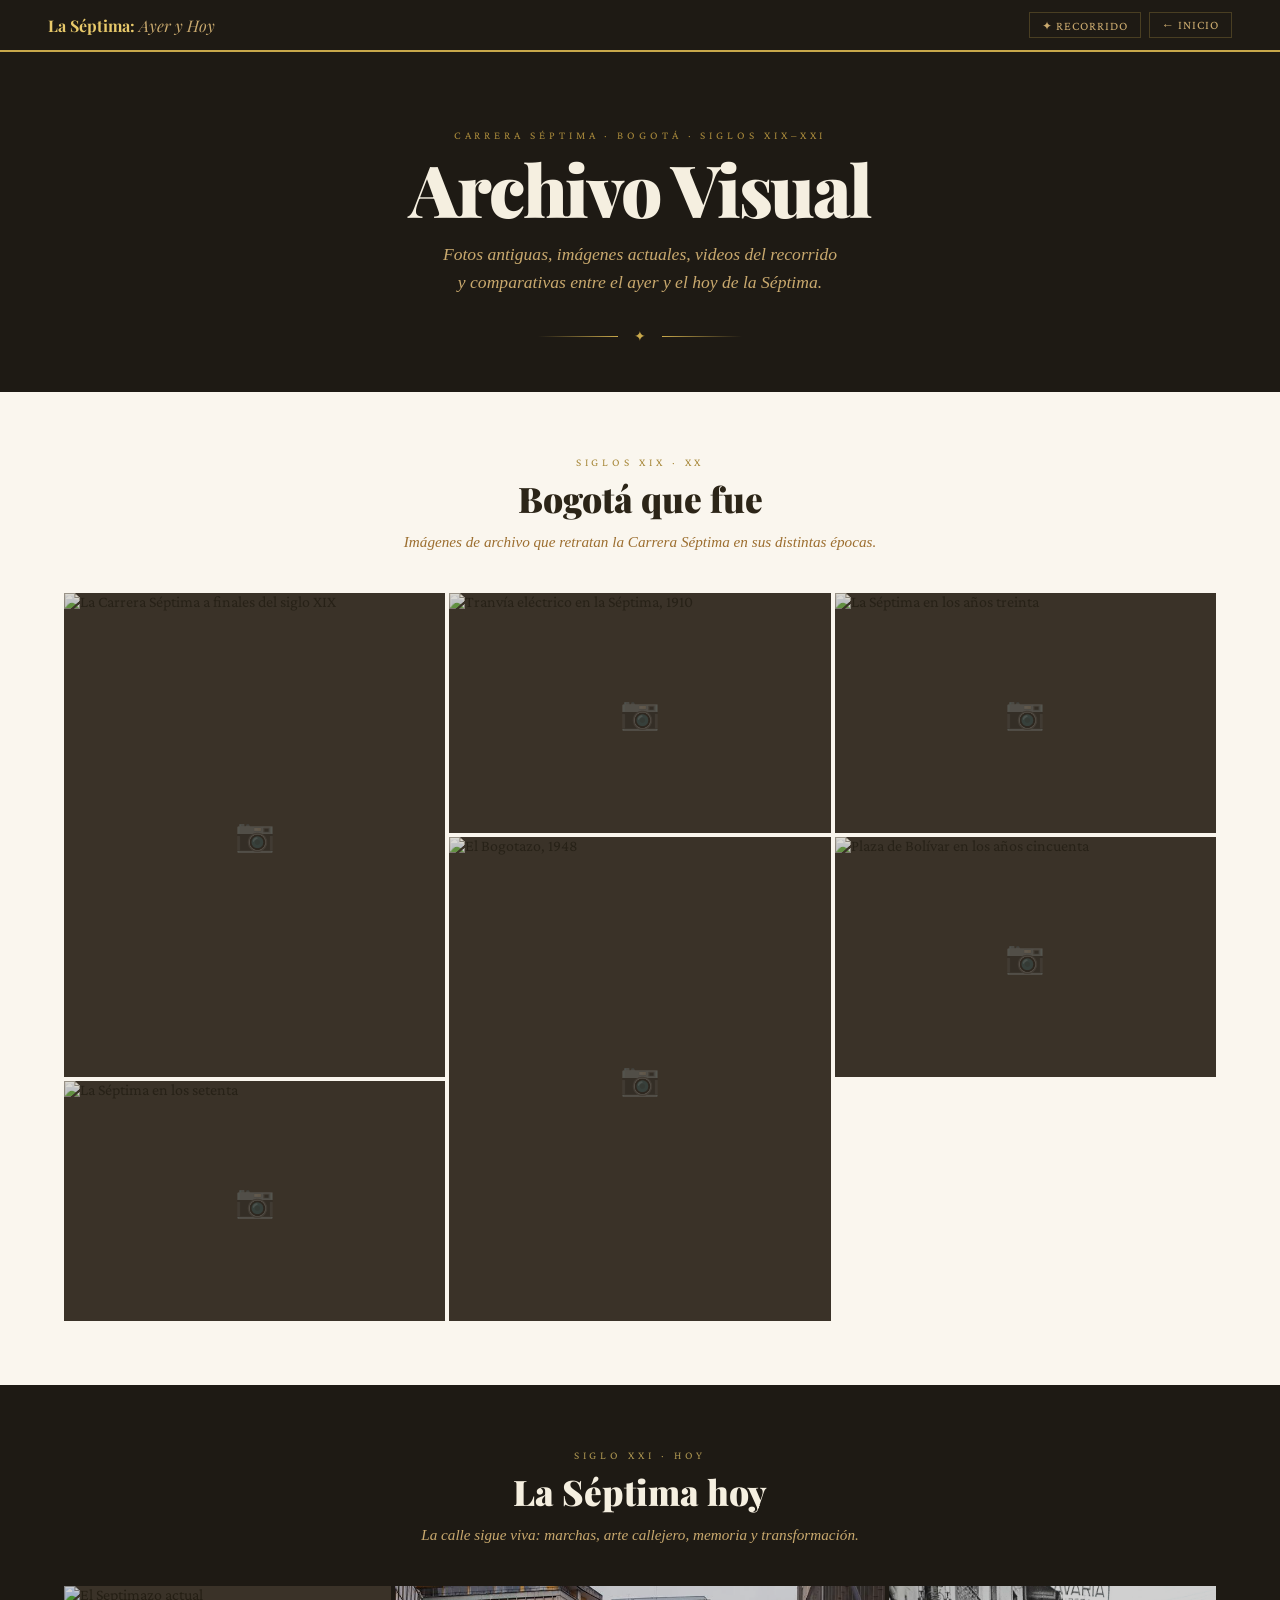
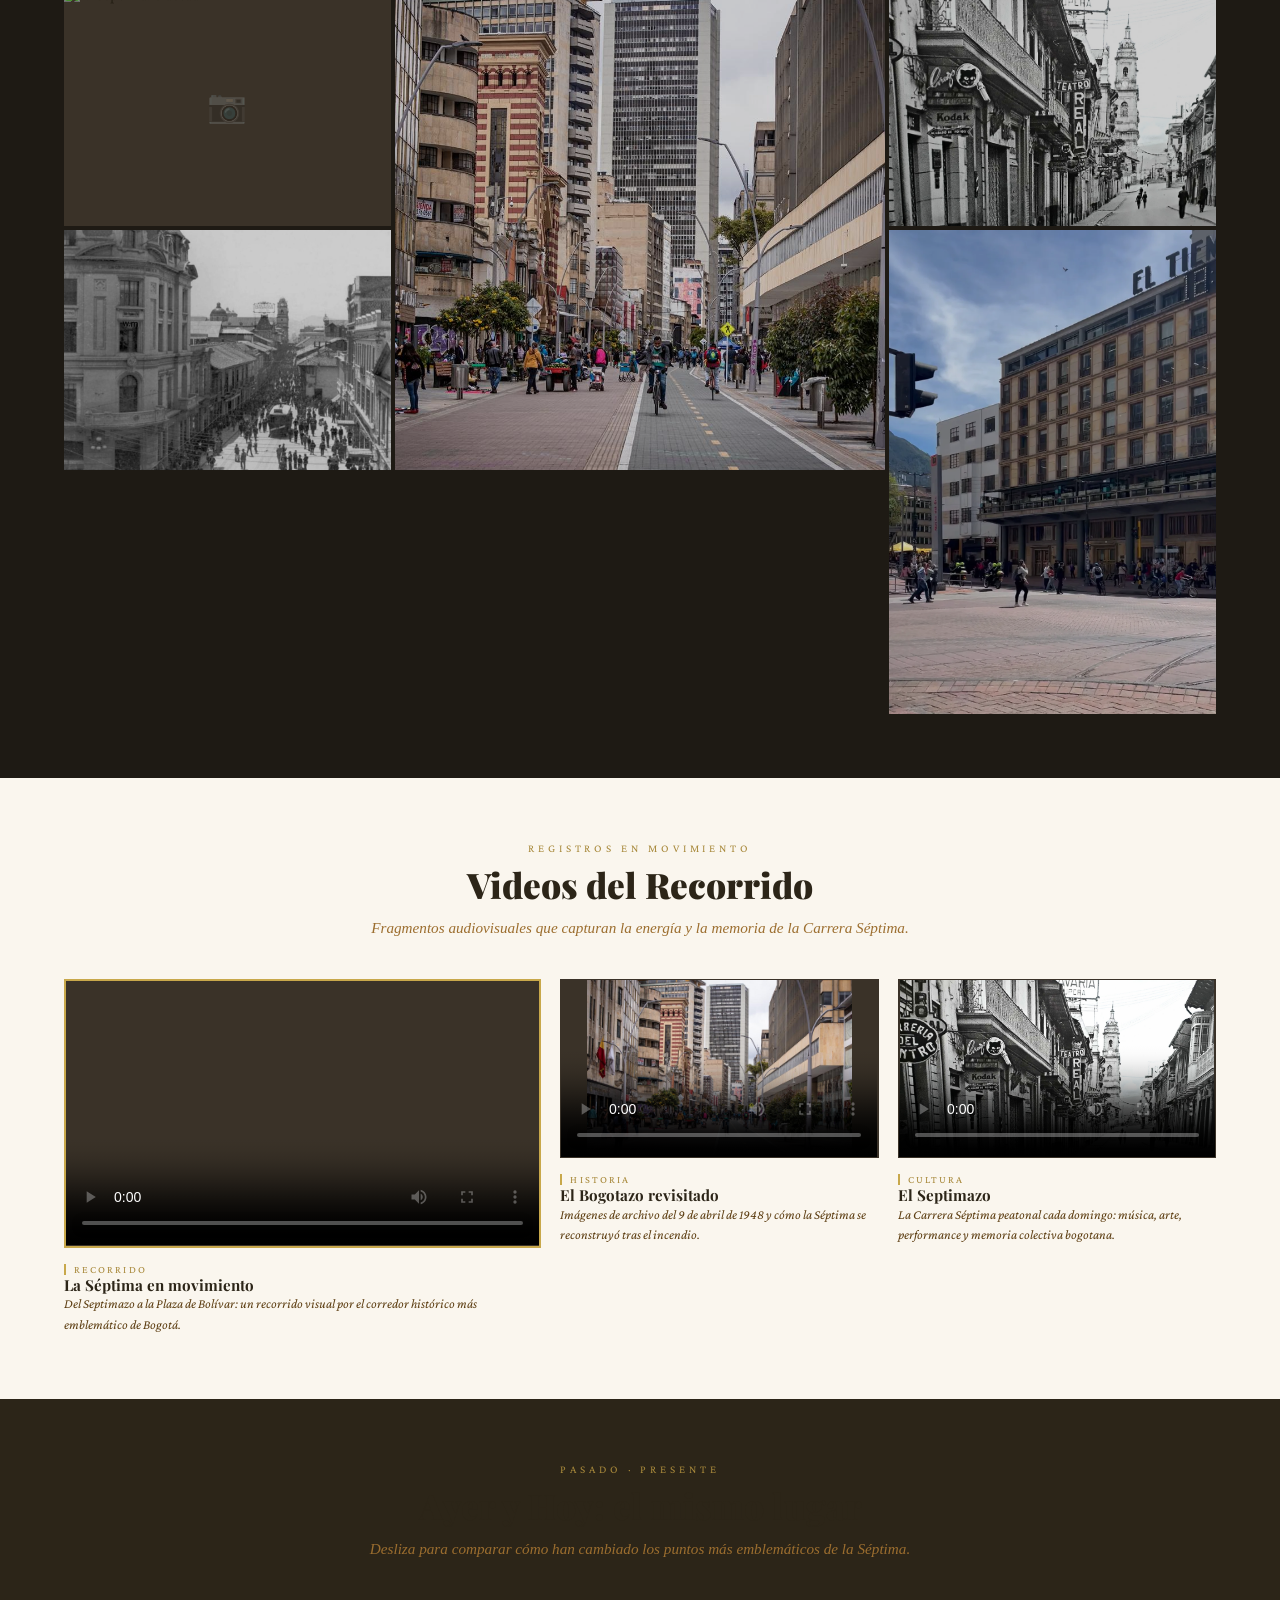
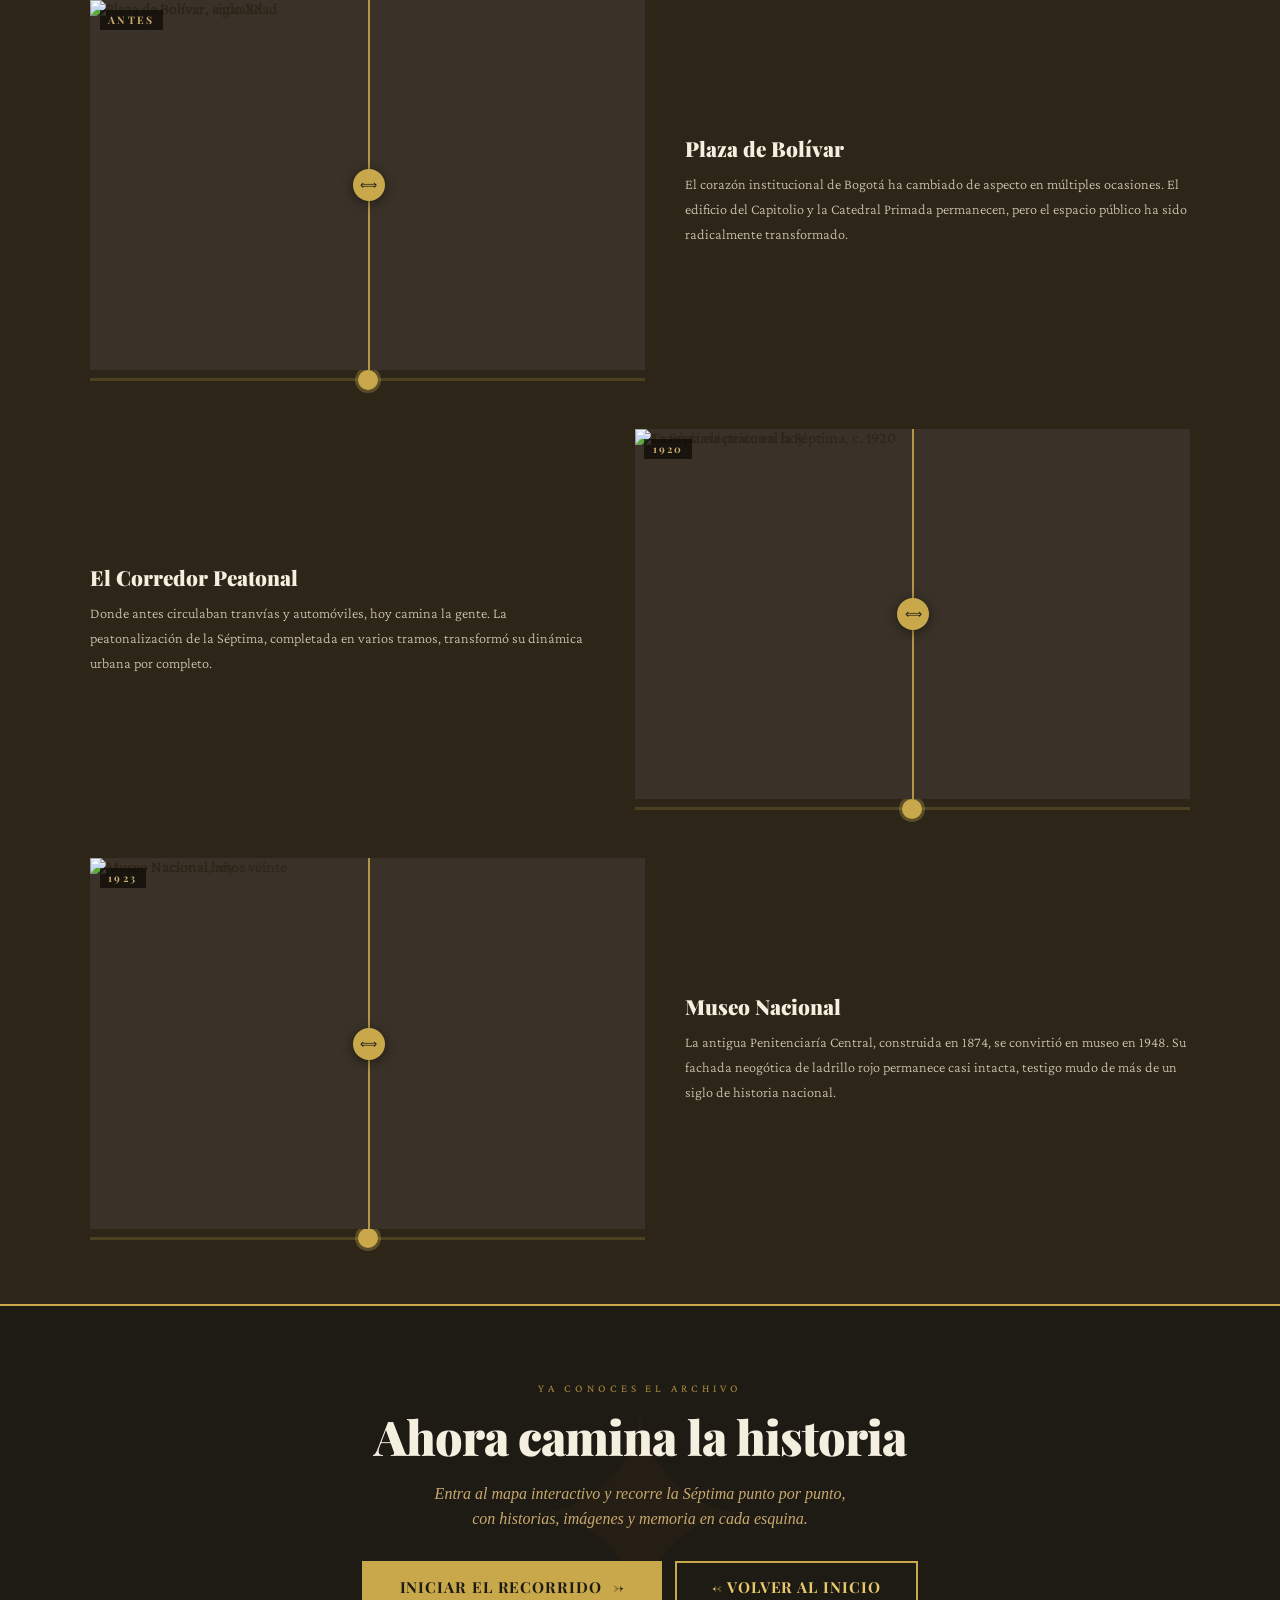
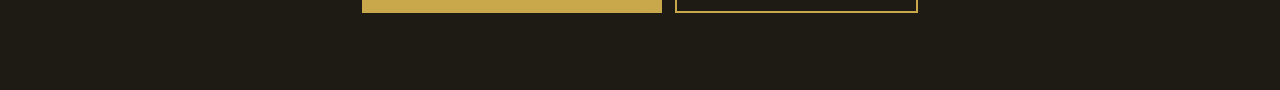
==== galeria.html @ 3bc80673 "nuevos cambios3" ====
<!DOCTYPE html>
<html lang="es">
<head>
  <meta charset="UTF-8" />
  <meta name="viewport" content="width=device-width, initial-scale=1.0" />
  <meta name="description" content="Archivo visual — Fotos antiguas, actuales y videos de la Carrera Séptima de Bogotá." />
  <title>Archivo Visual — La Séptima: Ayer y Hoy</title>
  <link rel="icon" type="image/png" href="favicon.png">
  <link rel="stylesheet" href="style.css" />
</head>
<body class="galeria-body">

  <!-- ============================================================
       NAV
       ============================================================ -->
  <nav class="galeria-topnav" role="navigation" aria-label="Navegación del archivo visual">
    <a href="index.html" class="galeria-nav-logo">
      La Séptima: <em>Ayer y Hoy</em>
    </a>
    <div class="galeria-nav-links">
      <a href="intro-recorrido.html" class="galeria-nav-btn">✦ Recorrido</a>
      <a href="index.html" class="galeria-nav-btn">← Inicio</a>
    </div>
  </nav>


  <!-- ============================================================
       HERO HEADER DEL ARCHIVO
       ============================================================ -->
  <header class="galeria-hero" aria-label="Encabezado del archivo visual">
    <div class="galeria-hero-content">
      <p class="galeria-hero-eyebrow anim-fade anim-delay-1">Carrera Séptima · Bogotá · Siglos XIX–XXI</p>
      <h1 class="galeria-hero-titulo anim-fade-up anim-delay-2">
        Archivo Visual
      </h1>
      <p class="galeria-hero-sub anim-fade-up anim-delay-3">
        Fotos antiguas, imágenes actuales, videos del recorrido<br/>
        y comparativas entre el ayer y el hoy de la Séptima.
      </p>
    </div>
    <div class="galeria-hero-ornament" aria-hidden="true">
      <div class="gho-linea"></div>
      <span class="gho-star">✦</span>
      <div class="gho-linea"></div>
    </div>
  </header>


  <!-- ============================================================
       SECCIÓN 1: FOTOGRAFÍAS ANTIGUAS
       ============================================================ -->
  <section class="galeria-seccion" id="fotos-antiguas" aria-label="Fotografías históricas">
    <div class="galeria-seccion-header">
      <p class="gs-eyebrow">Siglos XIX · XX</p>
      <h2 class="gs-titulo">Bogotá que fue</h2>
      <p class="gs-sub">Imágenes de archivo que retratan la Carrera Séptima en sus distintas épocas.</p>
    </div>

    <div class="galeria-grid galeria-grid--antiguas">
      <!-- INSTRUCCIÓN: reemplaza los src con tus imágenes históricas reales -->
      <figure class="gg-item gg-grande">
        <img src="img/hist_1.jpg" alt="La Carrera Séptima a finales del siglo XIX" loading="lazy"
             onerror="this.closest('figure').classList.add('gg-sin-imagen')" />
        <figcaption>
          <span class="gg-año">c. 1890</span>
          <span class="gg-desc">Calle Real del Comercio — vista hacia el sur desde la calle 12</span>
        </figcaption>
      </figure>

      <figure class="gg-item">
        <img src="img/hist_2.jpg" alt="Tranvía eléctrico en la Séptima, 1910" loading="lazy"
             onerror="this.closest('figure').classList.add('gg-sin-imagen')" />
        <figcaption>
          <span class="gg-año">1910</span>
          <span class="gg-desc">El tranvía eléctrico recorre la Séptima por primera vez</span>
        </figcaption>
      </figure>

      <figure class="gg-item">
        <img src="img/hist_3.jpg" alt="La Séptima en los años treinta" loading="lazy"
             onerror="this.closest('figure').classList.add('gg-sin-imagen')" />
        <figcaption>
          <span class="gg-año">c. 1935</span>
          <span class="gg-desc">El Gran Hotel Granada y los edificios art déco del centro</span>
        </figcaption>
      </figure>

      <figure class="gg-item gg-tall">
        <img src="img/hist_4.jpg" alt="El Bogotazo, 1948" loading="lazy"
             onerror="this.closest('figure').classList.add('gg-sin-imagen')" />
        <figcaption>
          <span class="gg-año">9 de abril, 1948</span>
          <span class="gg-desc">El Bogotazo. La Séptima después del incendio</span>
        </figcaption>
      </figure>

      <figure class="gg-item">
        <img src="img/hist_5.jpg" alt="Plaza de Bolívar en los años cincuenta" loading="lazy"
             onerror="this.closest('figure').classList.add('gg-sin-imagen')" />
        <figcaption>
          <span class="gg-año">c. 1955</span>
          <span class="gg-desc">Plaza de Bolívar — la reconstrucción después del Bogotazo</span>
        </figcaption>
      </figure>

      <figure class="gg-item">
        <img src="img/hist_6.jpg" alt="La Séptima en los setenta" loading="lazy"
             onerror="this.closest('figure').classList.add('gg-sin-imagen')" />
        <figcaption>
          <span class="gg-año">c. 1972</span>
          <span class="gg-desc">Librería Lerner y la vida cultural del centro</span>
        </figcaption>
      </figure>
    </div>
  </section>


  <!-- ============================================================
       SECCIÓN 2: FOTOGRAFÍAS ACTUALES
       ============================================================ -->
  <section class="galeria-seccion galeria-seccion--oscura" id="fotos-actuales" aria-label="Fotografías actuales">
    <div class="galeria-seccion-header galeria-seccion-header--claro">
      <p class="gs-eyebrow gs-eyebrow--claro">Siglo XXI · Hoy</p>
      <h2 class="gs-titulo gs-titulo--claro">La Séptima hoy</h2>
      <p class="gs-sub gs-sub--claro">La calle sigue viva: marchas, arte callejero, memoria y transformación.</p>
    </div>

    <div class="galeria-grid galeria-grid--actuales">
      <!-- INSTRUCCIÓN: reemplaza los src con tus imágenes actuales reales -->
      <figure class="gg-item gg-item--oscuro">
        <img src="img/septima_1.jpg" alt="El Septimazo actual" loading="lazy"
             onerror="this.closest('figure').classList.add('gg-sin-imagen')" />
        <figcaption>
          <span class="gg-año gg-año--claro">Hoy</span>
          <span class="gg-desc gg-desc--claro">El Septimazo — artistas callejeros cada fin de semana</span>
        </figcaption>
      </figure>

      <figure class="gg-item gg-item--oscuro gg-grande">
        <img src="img/septima_2.jpg" alt="La Séptima vista desde el norte" loading="lazy"
             onerror="this.closest('figure').classList.add('gg-sin-imagen')" />
        <figcaption>
          <span class="gg-año gg-año--claro">2024</span>
          <span class="gg-desc gg-desc--claro">Vista del corredor peatonal desde la calle 26</span>
        </figcaption>
      </figure>

      <figure class="gg-item gg-item--oscuro">
        <img src="img/septima_3.jpg" alt="Detalles arquitectónicos de la Séptima" loading="lazy"
             onerror="this.closest('figure').classList.add('gg-sin-imagen')" />
        <figcaption>
          <span class="gg-año gg-año--claro">2024</span>
          <span class="gg-desc gg-desc--claro">Fachadas coloniales preservadas junto a edificios modernos</span>
        </figcaption>
      </figure>

      <figure class="gg-item gg-item--oscuro">
        <img src="img/septima_4.jpg" alt="Plaza de Bolívar en la actualidad" loading="lazy"
             onerror="this.closest('figure').classList.add('gg-sin-imagen')" />
        <figcaption>
          <span class="gg-año gg-año--claro">2024</span>
          <span class="gg-desc gg-desc--claro">Plaza de Bolívar — palomas, historia y ciudadanía</span>
        </figcaption>
      </figure>

      <figure class="gg-item gg-item--oscuro gg-tall">
        <img src="img/septima_5.jpg" alt="Arte urbano en la Séptima" loading="lazy"
             onerror="this.closest('figure').classList.add('gg-sin-imagen')" />
        <figcaption>
          <span class="gg-año gg-año--claro">2024</span>
          <span class="gg-desc gg-desc--claro">Arte urbano — la memoria que se pinta en los muros</span>
        </figcaption>
      </figure>
    </div>
  </section>


  <!-- ============================================================
       SECCIÓN 3: VIDEOS DEL RECORRIDO
       ============================================================ -->
  <section class="galeria-seccion" id="videos" aria-label="Videos del recorrido">
    <div class="galeria-seccion-header">
      <p class="gs-eyebrow">Registros en movimiento</p>
      <h2 class="gs-titulo">Videos del Recorrido</h2>
      <p class="gs-sub">Fragmentos audiovisuales que capturan la energía y la memoria de la Carrera Séptima.</p>
    </div>

    <div class="videos-grid">
      <!-- INSTRUCCIÓN: reemplaza los src con tus archivos de video reales -->
      <div class="video-item video-item--destacado">
        <div class="video-wrap">
          <video
            src="video/septima_video_1.mp4"
            controls preload="metadata"
            poster="img/septima_1.jpg"
            aria-label="Video principal: La Séptima en movimiento"
          ></video>
        </div>
        <div class="video-info">
          <span class="vi-tag">Recorrido</span>
          <h3 class="vi-titulo">La Séptima en movimiento</h3>
          <p class="vi-desc">Del Septimazo a la Plaza de Bolívar: un recorrido visual por el corredor histórico más emblemático de Bogotá.</p>
        </div>
      </div>

      <div class="video-item">
        <div class="video-wrap">
          <video
            src="video/septima_video_2.mp4"
            controls preload="metadata"
            poster="img/septima_2.jpg"
            aria-label="Video: El Bogotazo revisitado"
          ></video>
        </div>
        <div class="video-info">
          <span class="vi-tag">Historia</span>
          <h3 class="vi-titulo">El Bogotazo revisitado</h3>
          <p class="vi-desc">Imágenes de archivo del 9 de abril de 1948 y cómo la Séptima se reconstruyó tras el incendio.</p>
        </div>
      </div>

      <div class="video-item">
        <div class="video-wrap">
          <video
            src="video/septima_video_3.mp4"
            controls preload="metadata"
            poster="img/septima_3.jpg"
            aria-label="Video: El Septimazo"
          ></video>
        </div>
        <div class="video-info">
          <span class="vi-tag">Cultura</span>
          <h3 class="vi-titulo">El Septimazo</h3>
          <p class="vi-desc">La Carrera Séptima peatonal cada domingo: música, arte, performance y memoria colectiva bogotana.</p>
        </div>
      </div>
    </div>
  </section>


  <!-- ============================================================
       SECCIÓN 4: COMPARATIVA AYER / HOY
       ============================================================ -->
  <section class="galeria-seccion galeria-seccion--comparativa" id="comparativa" aria-label="Comparación visual entre pasado y presente">
    <div class="galeria-seccion-header">
      <p class="gs-eyebrow">Pasado · Presente</p>
      <h2 class="gs-titulo">Ayer y Hoy: el mismo lugar</h2>
      <p class="gs-sub">Desliza para comparar cómo han cambiado los puntos más emblemáticos de la Séptima.</p>
    </div>

    <div class="comparativas-lista">

      <!-- Comparativa 1 -->
      <div class="comp-item">
        <div class="comp-slider-wrap">
          <div class="comp-slider" id="comp-1">
            <div class="comp-antes">
              <!-- INSTRUCCIÓN: reemplaza con imagen histórica real -->
              <img src="img/comp_antes_1.jpg" alt="Plaza de Bolívar, siglo XX" loading="lazy"
                   onerror="this.closest('.comp-antes').classList.add('comp-img-placeholder')" />
              <span class="comp-label comp-label--antes">Antes</span>
            </div>
            <div class="comp-despues">
              <!-- INSTRUCCIÓN: reemplaza con imagen actual real -->
              <img src="img/comp_despues_1.jpg" alt="Plaza de Bolívar, actualidad" loading="lazy"
                   onerror="this.closest('.comp-despues').classList.add('comp-img-placeholder')" />
              <span class="comp-label comp-label--despues">Hoy</span>
            </div>
            <div class="comp-divisor" id="comp-divisor-1">
              <div class="comp-divisor-linea"></div>
              <div class="comp-divisor-handle">⟺</div>
            </div>
          </div>
          <input
            type="range" min="0" max="100" value="50"
            class="comp-range"
            aria-label="Deslizar para comparar"
            oninput="moverDivisor('comp-1', 'comp-divisor-1', this.value)"
          />
        </div>
        <div class="comp-info">
          <h3 class="comp-titulo">Plaza de Bolívar</h3>
          <p class="comp-desc">El corazón institucional de Bogotá ha cambiado de aspecto en múltiples ocasiones. El edificio del Capitolio y la Catedral Primada permanecen, pero el espacio público ha sido radicalmente transformado.</p>
        </div>
      </div>

      <!-- Comparativa 2 -->
      <div class="comp-item comp-item--invertido">
        <div class="comp-slider-wrap">
          <div class="comp-slider" id="comp-2">
            <div class="comp-antes">
              <img src="img/comp_antes_2.jpg" alt="Tranvía eléctrico en la Séptima, c. 1920" loading="lazy"
                   onerror="this.closest('.comp-antes').classList.add('comp-img-placeholder')" />
              <span class="comp-label comp-label--antes">1920</span>
            </div>
            <div class="comp-despues">
              <img src="img/comp_despues_2.jpg" alt="La Séptima peatonal hoy" loading="lazy"
                   onerror="this.closest('.comp-despues').classList.add('comp-img-placeholder')" />
              <span class="comp-label comp-label--despues">Hoy</span>
            </div>
            <div class="comp-divisor" id="comp-divisor-2">
              <div class="comp-divisor-linea"></div>
              <div class="comp-divisor-handle">⟺</div>
            </div>
          </div>
          <input
            type="range" min="0" max="100" value="50"
            class="comp-range"
            aria-label="Deslizar para comparar"
            oninput="moverDivisor('comp-2', 'comp-divisor-2', this.value)"
          />
        </div>
        <div class="comp-info">
          <h3 class="comp-titulo">El Corredor Peatonal</h3>
          <p class="comp-desc">Donde antes circulaban tranvías y automóviles, hoy camina la gente. La peatonalización de la Séptima, completada en varios tramos, transformó su dinámica urbana por completo.</p>
        </div>
      </div>

      <!-- Comparativa 3 -->
      <div class="comp-item">
        <div class="comp-slider-wrap">
          <div class="comp-slider" id="comp-3">
            <div class="comp-antes">
              <img src="img/comp_antes_3.jpg" alt="Museo Nacional, años veinte" loading="lazy"
                   onerror="this.closest('.comp-antes').classList.add('comp-img-placeholder')" />
              <span class="comp-label comp-label--antes">1923</span>
            </div>
            <div class="comp-despues">
              <img src="img/comp_despues_3.jpg" alt="Museo Nacional hoy" loading="lazy"
                   onerror="this.closest('.comp-despues').classList.add('comp-img-placeholder')" />
              <span class="comp-label comp-label--despues">Hoy</span>
            </div>
            <div class="comp-divisor" id="comp-divisor-3">
              <div class="comp-divisor-linea"></div>
              <div class="comp-divisor-handle">⟺</div>
            </div>
          </div>
          <input
            type="range" min="0" max="100" value="50"
            class="comp-range"
            aria-label="Deslizar para comparar"
            oninput="moverDivisor('comp-3', 'comp-divisor-3', this.value)"
          />
        </div>
        <div class="comp-info">
          <h3 class="comp-titulo">Museo Nacional</h3>
          <p class="comp-desc">La antigua Penitenciaría Central, construida en 1874, se convirtió en museo en 1948. Su fachada neogótica de ladrillo rojo permanece casi intacta, testigo mudo de más de un siglo de historia nacional.</p>
        </div>
      </div>

    </div><!-- /.comparativas-lista -->
  </section>


  <!-- ============================================================
       CALL TO ACTION FINAL
       ============================================================ -->
  <section class="galeria-cta-final" aria-label="Invitación al recorrido">
    <div class="gcf-content">
      <p class="gcf-eyebrow">Ya conoces el archivo</p>
      <h2 class="gcf-titulo">Ahora camina la historia</h2>
      <p class="gcf-sub">Entra al mapa interactivo y recorre la Séptima punto por punto,<br/>con historias, imágenes y memoria en cada esquina.</p>
      <div class="gcf-btns">
        <a href="intro-recorrido.html" class="btn-primary">
          <span>Iniciar el Recorrido</span>
          <span class="btn-arrow" aria-hidden="true">→</span>
        </a>
        <a href="index.html" class="btn-primary btn-primary--dark">← Volver al inicio</a>
      </div>
    </div>
    <div class="gcf-ornament" aria-hidden="true">✦</div>
  </section>


  <!-- ============================================================
       SCRIPTS
       ============================================================ -->
  <script>
    /** Mueve el divisor del slider de comparación */
    function moverDivisor(sliderId, divisorId, valor) {
      const slider  = document.getElementById(sliderId);
      const divisor = document.getElementById(divisorId);
      if (!slider || !divisor) return;

      const pct = parseFloat(valor);
      divisor.style.left = pct + '%';

      const despues = slider.querySelector('.comp-despues');
      if (despues) despues.style.clipPath = `inset(0 ${100 - pct}% 0 0)`;
    }

    // Inicializar todos los sliders con valor 50
    document.addEventListener('DOMContentLoaded', () => {
      ['comp-1', 'comp-2', 'comp-3'].forEach((id, i) => {
        moverDivisor(id, `comp-divisor-${i + 1}`, 50);
      });
    });
  </script>

</body>
</html>
---- style.css ----
/* ================================================================
   La Séptima: Ayer y Hoy — style.css
   Estética: Editorial histórica + energía urbana
   Paleta: Carbón, crema, dorado, sepia
   ================================================================ */

/* --- Fuentes --- */
@import url('https://fonts.googleapis.com/css2?family=Playfair+Display:ital,wght@0,400;0,700;0,900;1,400;1,700&family=IM+Fell+English:ital@0;1&family=Crimson+Pro:ital,wght@0,300;0,400;0,600;1,300;1,400&display=swap');

/* --- Variables --- */
:root {
  --cream:        #f5efe0;
  --cream-dark:   #ede3cc;
  --cream-mid:    #e8dcca;
  --sepia-light:  #c9a96e;
  --sepia:        #9c6e2f;
  --sepia-dark:   #5c3d11;
  --gold:         #c8a84b;
  --gold-light:   #e8c96a;
  --gold-dim:     #a8893b;
  --charcoal:     #1e1a14;
  --charcoal-mid: #3a3228;
  --ink:          #2c2518;
  --paper:        #faf6ee;
  --shadow-deep:  rgba(20, 16, 8, 0.65);
  --shadow-warm:  rgba(92, 61, 17, 0.25);

  --font-display: 'Playfair Display', Georgia, serif;
  --font-body:    'Crimson Pro', Georgia, serif;
  --font-accent:  'IM Fell English', Georgia, serif;
  --font-ui:      'Crimson Pro', Georgia, serif;
}

/* --- Reset --- */
*, *::before, *::after { box-sizing: border-box; margin: 0; padding: 0; }
html  { font-size: 16px; scroll-behavior: smooth; }
body  { font-family: var(--font-body); background: var(--charcoal); color: var(--ink); overflow-x: hidden; }
img   { display: block; max-width: 100%; height: auto; }
a     { color: inherit; }

/* ================================================================
   ANIMACIONES
   ================================================================ */
@keyframes fadeInUp {
  from { opacity: 0; transform: translateY(22px); }
  to   { opacity: 1; transform: translateY(0); }
}
@keyframes fadeIn {
  from { opacity: 0; }
  to   { opacity: 1; }
}
@keyframes bounce-y {
  0%, 100% { transform: translateY(0); }
  50%       { transform: translateY(6px); }
}

.anim-fade-up { opacity: 0; animation: fadeInUp 0.7s cubic-bezier(0.25,0.46,0.45,0.94) forwards; }
.anim-fade    { opacity: 0; animation: fadeIn 0.8s ease forwards; }
.anim-delay-1 { animation-delay: 0.1s; }
.anim-delay-2 { animation-delay: 0.25s; }
.anim-delay-3 { animation-delay: 0.4s; }
.anim-delay-4 { animation-delay: 0.55s; }
.anim-delay-5 { animation-delay: 0.7s; }
.anim-delay-6 { animation-delay: 0.9s; }

/* ================================================================
   PÁGINA PRINCIPAL — HERO
   ================================================================ */

.home-body {
  background: var(--charcoal);
}

/* ── Hero: pantalla completa ─────────────────────────────────────── */
.hero {
  position: relative;
  width: 100%;
  height: 100vh;
  min-height: 600px;
  display: flex;
  align-items: center;
  justify-content: flex-start;
  overflow: hidden;
}

/* Collage de fondo */
.hero-collage {
  position: absolute;
  inset: 0;
  display: grid;
  grid-template-columns: 1.4fr 1fr 0.8fr;
  grid-template-rows: 1fr 1fr;
  gap: 3px;
  z-index: 0;
}

.hc-piece {
  overflow: hidden;
  position: relative;
}

.hc-piece img {
  width: 100%;
  height: 100%;
  object-fit: cover;
  transition: transform 8s ease;
  /* Cuando no hay imagen mostramos un placeholder oscuro */
}

.hc-piece img[src="img/septima_1.jpg"]:not([complete]),
.hc-piece img {
  background: var(--charcoal-mid);
}

/* Animar leve zoom en imágenes del collage */
.hc-piece:hover img { transform: scale(1.04); }

/* Posiciones específicas de cada pieza */
.hc-1 { grid-column: 1; grid-row: 1 / 3; } /* Grande vertical */
.hc-2 { grid-column: 2; grid-row: 1; }
.hc-3 { grid-column: 3; grid-row: 1; }
.hc-4 { grid-column: 2; grid-row: 2; }
.hc-5 { grid-column: 3; grid-row: 2; }
.hc-6 { display: none; } /* reservado */

/* Overlay gradiente oscuro para legibilidad */
.hero-overlay {
  position: absolute;
  inset: 0;
  z-index: 1;
  background:
    linear-gradient(105deg,
      rgba(20, 16, 8, 0.88) 0%,
      rgba(20, 16, 8, 0.72) 45%,
      rgba(20, 16, 8, 0.35) 100%
    );
}

/* Contenido del hero */
.hero-content {
  position: relative;
  z-index: 2;
  padding: 0 clamp(1.5rem, 6vw, 5rem);
  max-width: 640px;
  display: flex;
  flex-direction: column;
  gap: 0;
}

.hero-eyebrow {
  font-family: var(--font-body);
  font-size: 0.72rem;
  letter-spacing: 0.35em;
  text-transform: uppercase;
  color: var(--gold-light);
  opacity: 0.75;
  margin-bottom: 0.7rem;
}

.hero-title {
  font-family: var(--font-display);
  font-size: clamp(2.8rem, 7vw, 5.2rem);
  font-weight: 900;
  color: var(--cream);
  line-height: 1.02;
  letter-spacing: -0.03em;
  margin-bottom: 1rem;
}

.hero-title em {
  font-style: italic;
  color: var(--gold-light);
}

.hero-sub {
  font-family: var(--font-accent);
  font-style: italic;
  font-size: clamp(1rem, 1.8vw, 1.2rem);
  color: var(--cream-dark);
  line-height: 1.6;
  opacity: 0.88;
  margin-bottom: 1.5rem;
}

/* Mini estadísticas en línea */
.hero-stats {
  display: flex;
  align-items: center;
  gap: 0.8rem;
  flex-wrap: wrap;
  margin-bottom: 1.8rem;
  padding-bottom: 1.5rem;
  border-bottom: 1px solid rgba(200, 168, 75, 0.25);
}

.hs-item {
  display: flex;
  align-items: baseline;
  gap: 0.3rem;
}

.hs-num {
  font-family: var(--font-display);
  font-size: 1.1rem;
  font-weight: 900;
  color: var(--gold-light);
}

.hs-label {
  font-size: 0.72rem;
  letter-spacing: 0.12em;
  text-transform: uppercase;
  color: var(--sepia-light);
}

.hs-sep {
  color: rgba(200, 168, 75, 0.35);
  font-size: 1.1rem;
}

/* Bloque de botones */
.hero-actions {
  display: flex;
  flex-direction: column;
  gap: 0.9rem;
  margin-bottom: 1.5rem;
}

/* Botones secundarios en fila */
.hero-btns-sec {
  display: flex;
  flex-wrap: wrap;
  gap: 0.5rem;
}

/* ── Botón primario ────────────────────────────────────────────────── */
.btn-primary {
  display: inline-flex;
  align-items: center;
  gap: 0.7rem;
  padding: 0.85rem 2.2rem;
  background: var(--gold);
  color: var(--charcoal);
  font-family: var(--font-display);
  font-size: 0.95rem;
  font-weight: 700;
  letter-spacing: 0.06em;
  text-transform: uppercase;
  text-decoration: none;
  border: 2px solid var(--gold);
  cursor: pointer;
  transition: all 0.25s ease;
  position: relative;
  overflow: hidden;
  width: fit-content;
}

.btn-primary::before {
  content: '';
  position: absolute;
  inset: 0;
  background: var(--gold-light);
  transform: translateX(-101%);
  transition: transform 0.3s ease;
  z-index: 0;
}

.btn-primary:hover::before { transform: translateX(0); }
.btn-primary span,
.btn-primary .btn-arrow { position: relative; z-index: 1; }
.btn-primary:hover { border-color: var(--gold-light); }
.btn-arrow { font-size: 1rem; transition: transform 0.25s ease; }
.btn-primary:hover .btn-arrow { transform: translateX(4px); }

/* Variante oscura */
.btn-primary--dark {
  background: var(--charcoal);
  color: var(--gold-light);
  border-color: var(--gold);
}
.btn-primary--dark::before { background: var(--sepia-dark); }
.btn-primary--dark:hover { color: var(--cream); }

/* ── Botón secundario ─────────────────────────────────────────────── */
.btn-sec {
  padding: 0.45rem 1rem;
  background: rgba(255,255,255,0.06);
  border: 1px solid rgba(200,168,75,0.4);
  color: var(--cream-dark);
  font-family: var(--font-ui);
  font-size: 0.82rem;
  letter-spacing: 0.06em;
  cursor: pointer;
  transition: all 0.22s ease;
}

.btn-sec:hover {
  background: rgba(200,168,75,0.18);
  border-color: var(--gold);
  color: var(--gold-light);
}

/* Redes sociales en el hero */
.hero-redes {
  display: flex;
  gap: 0.6rem;
  flex-wrap: wrap;
}

.red-btn {
  display: inline-flex;
  align-items: center;
  gap: 0.4rem;
  padding: 0.35rem 0.75rem;
  background: transparent;
  border: 1px solid rgba(255,255,255,0.18);
  color: rgba(255,255,255,0.55);
  font-size: 0.75rem;
  letter-spacing: 0.08em;
  text-transform: uppercase;
  text-decoration: none;
  transition: all 0.2s ease;
}

.red-btn:hover {
  background: rgba(200,168,75,0.12);
  border-color: var(--gold);
  color: var(--gold-light);
}

/* Indicador de scroll */
.hero-scroll-hint {
  position: absolute;
  bottom: 1.5rem;
  left: 50%;
  transform: translateX(-50%);
  z-index: 3;
  text-align: center;
  color: rgba(255,255,255,0.35);
  font-size: 0.7rem;
  letter-spacing: 0.2em;
  text-transform: uppercase;
}

.scroll-label { display: block; margin-bottom: 0.3rem; }
.scroll-arrow { animation: bounce-y 2s ease infinite; font-size: 1rem; }

/* ================================================================
   GALERÍA MOSAICO
   ================================================================ */

.galeria-section {
  background: var(--ink);
  padding: clamp(2.5rem, 5vw, 4rem) clamp(1rem, 4vw, 3rem);
}

.galeria-header {
  text-align: center;
  margin-bottom: 2rem;
}

.galeria-eyebrow {
  font-size: 0.72rem;
  letter-spacing: 0.35em;
  text-transform: uppercase;
  color: var(--gold);
  opacity: 0.7;
  margin-bottom: 0.4rem;
}

.galeria-titulo {
  font-family: var(--font-display);
  font-size: clamp(1.5rem, 3.5vw, 2.2rem);
  font-weight: 900;
  color: var(--cream);
}

/* Mosaico irregular */
.galeria-mosaico {
  display: grid;
  grid-template-columns: 1.5fr 1fr 1fr;
  grid-template-rows: 240px 240px;
  gap: 4px;
  max-width: 1100px;
  margin: 0 auto 2rem;
}

.gm-item {
  position: relative;
  overflow: hidden;
  background: var(--charcoal-mid);
  cursor: pointer;
}

.gm-item img {
  width: 100%;
  height: 100%;
  object-fit: cover;
  transition: transform 0.5s ease, filter 0.4s ease;
  filter: sepia(0.2) brightness(0.88);
}

.gm-item:hover img {
  transform: scale(1.05);
  filter: sepia(0) brightness(1);
}

.gm-grande { grid-column: 1; grid-row: 1 / 3; }
.gm-tall   { grid-row: span 2; }

.gm-video-wrap { position: relative; }

.gm-video {
  width: 100%;
  height: 100%;
  object-fit: cover;
  filter: sepia(0.15) brightness(0.85);
}

/* Placeholder cuando no hay imagen */
.gm-placeholder {
  background: var(--charcoal-mid);
  display: flex;
  align-items: center;
  justify-content: center;
}
.gm-placeholder::after {
  content: '📷';
  font-size: 2rem;
  opacity: 0.25;
}
.gm-placeholder img { display: none; }

/* Caption de imagen */
.gm-caption {
  position: absolute;
  bottom: 0;
  left: 0;
  right: 0;
  background: linear-gradient(to top, rgba(20,16,8,0.85) 0%, transparent 100%);
  color: var(--cream-dark);
  font-size: 0.78rem;
  letter-spacing: 0.06em;
  padding: 1.2rem 0.8rem 0.5rem;
  opacity: 0;
  transition: opacity 0.3s ease;
  pointer-events: none;
}

.gm-item:hover .gm-caption { opacity: 1; }
.gm-caption--video { opacity: 1; }

/* CTA de la galería */
.galeria-cta {
  text-align: center;
  margin-top: 2rem;
}

/* ================================================================
   FOOTER
   ================================================================ */
.site-footer {
  background: var(--charcoal);
  color: var(--cream-dark);
  text-align: center;
  padding: 1.2rem;
  font-size: 0.82rem;
  letter-spacing: 0.05em;
  border-top: 2px solid var(--charcoal-mid);
  opacity: 0.7;
}

/* ================================================================
   SISTEMA DE MODALES (compartido: home + recorrido)
   ================================================================ */
.modal {
  position: fixed;
  inset: 0;
  z-index: 9000;
  display: flex;
  align-items: center;
  justify-content: center;
  padding: 1rem;
  pointer-events: none;
  opacity: 0;
  transition: opacity 0.3s ease;
}

.modal--open {
  pointer-events: all;
  opacity: 1;
}

.modal-backdrop {
  position: absolute;
  inset: 0;
  background: rgba(14, 11, 6, 0.78);
  backdrop-filter: blur(3px);
}

/* Caja del modal */
.modal-box {
  position: relative;
  z-index: 1;
  background: var(--ink);
  border: 1px solid var(--sepia-dark);
  border-top: 3px solid var(--gold);
  box-shadow: 0 24px 64px rgba(0,0,0,0.7);
  max-width: 860px;
  width: 100%;
  max-height: 90vh;
  overflow-y: auto;
  scrollbar-width: thin;
  scrollbar-color: var(--sepia) transparent;
  transform: translateY(14px) scale(0.98);
  transition: transform 0.3s cubic-bezier(0.25,0.46,0.45,0.94);
}

.modal--open .modal-box {
  transform: translateY(0) scale(1);
}

/* Botón de cerrar */
.modal-close {
  position: absolute;
  top: 0.8rem;
  right: 0.8rem;
  background: none;
  border: 1px solid rgba(200,168,75,0.25);
  color: var(--sepia-light);
  width: 28px;
  height: 28px;
  display: flex;
  align-items: center;
  justify-content: center;
  font-size: 0.85rem;
  cursor: pointer;
  transition: all 0.2s;
  z-index: 5;
}
.modal-close:hover { border-color: var(--gold); color: var(--gold); }

/* Header del modal */
.modal-header {
  padding: 1.8rem 2rem 0;
}

.modal-eyebrow {
  font-size: 0.7rem;
  letter-spacing: 0.35em;
  text-transform: uppercase;
  color: var(--gold);
  opacity: 0.75;
  margin-bottom: 0.4rem;
}

.modal-title {
  font-family: var(--font-display);
  font-size: clamp(1.4rem, 3vw, 2rem);
  font-weight: 900;
  color: var(--cream);
  line-height: 1.1;
  margin-bottom: 0.8rem;
}

.modal-sub {
  font-family: var(--font-accent);
  font-style: italic;
  font-size: 0.95rem;
  color: var(--sepia-light);
  line-height: 1.55;
}

/* Body del modal */
.modal-body {
  padding: 1.4rem 2rem 1.8rem;
}

/* Dos columnas: texto + timeline */
.modal-cols {
  display: grid;
  grid-template-columns: 1fr 1fr;
  gap: 2rem;
  align-items: start;
}

.mc-texto p {
  font-size: 0.97rem;
  line-height: 1.8;
  color: var(--cream-mid);
  margin-bottom: 0.9rem;
  font-weight: 300;
}
.mc-texto p strong { color: var(--sepia-light); font-weight: 600; }

/* Línea del tiempo en modal */
.modal-timeline {
  list-style: none;
  border-left: 2px solid var(--gold);
  padding-left: 1.4rem;
}

.modal-timeline li {
  position: relative;
  padding-bottom: 1rem;
}

.modal-timeline li::before {
  content: '';
  position: absolute;
  left: -1.5rem;
  top: 0.4rem;
  width: 8px;
  height: 8px;
  background: var(--gold);
  border-radius: 50%;
}

.tl-year {
  display: block;
  font-family: var(--font-display);
  font-size: 0.78rem;
  font-weight: 700;
  color: var(--gold-dim);
  letter-spacing: 0.1em;
  margin-bottom: 0.1rem;
}

.tl-event {
  font-size: 0.88rem;
  color: var(--cream-dark);
  line-height: 1.45;
}

/* CTA al pie del modal */
.modal-footer-cta {
  padding: 0 2rem 1.8rem;
  display: flex;
  justify-content: flex-end;
  border-top: 1px solid rgba(200,168,75,0.12);
  padding-top: 1.2rem;
  margin-top: 0.5rem;
}

/* ── Modal: Comparte tu Memoria ─────────────────────────────────── */
.mem-form { display: flex; flex-direction: column; gap: 1rem; }

.mem-row {
  display: grid;
  grid-template-columns: 1fr 1fr;
  gap: 0.8rem;
}

.mem-group {
  display: flex;
  flex-direction: column;
  gap: 0.3rem;
}

.mem-group label {
  font-size: 0.72rem;
  letter-spacing: 0.2em;
  text-transform: uppercase;
  color: var(--sepia-light);
}

.mem-group input,
.mem-group textarea {
  background: rgba(255,255,255,0.04);
  border: none;
  border-bottom: 1px solid var(--sepia-dark);
  padding: 0.6rem 0.8rem;
  font-family: var(--font-body);
  font-size: 0.97rem;
  color: var(--cream);
  outline: none;
  transition: border-color 0.2s;
  width: 100%;
}

.mem-group input:focus,
.mem-group textarea:focus {
  border-color: var(--gold);
}

.mem-group textarea { min-height: 90px; resize: vertical; }

.mem-upload {
  background: rgba(200,168,75,0.06);
  border: 1px dashed rgba(200,168,75,0.3);
  padding: 1.2rem;
  text-align: center;
  cursor: pointer;
  color: var(--sepia-light);
  font-size: 0.85rem;
  transition: all 0.2s;
}
.mem-upload:hover { border-color: var(--gold); background: rgba(200,168,75,0.1); }
.mem-upload-icon { font-size: 1.5rem; display: block; margin-bottom: 0.4rem; }

.mem-footer { display: flex; flex-direction: column; gap: 0.4rem; }
.mem-nota { font-size: 0.75rem; color: var(--sepia); font-style: italic; }

/* ── Modal: Guía ─────────────────────────────────────────────────── */
.modal-box--guia { max-width: 760px; }

.guia-grid {
  display: grid;
  grid-template-columns: repeat(3, 1fr);
  gap: 1rem;
}

.guia-card {
  background: rgba(255,255,255,0.03);
  border: 1px solid rgba(200,168,75,0.12);
  padding: 1.1rem;
  transition: background 0.2s;
}
.guia-card:hover { background: rgba(200,168,75,0.07); }

.guia-icon {
  font-size: 1.5rem;
  margin-bottom: 0.5rem;
  line-height: 1;
}

.guia-card h3 {
  font-family: var(--font-display);
  font-size: 0.88rem;
  font-weight: 700;
  color: var(--gold-light);
  margin-bottom: 0.4rem;
}

.guia-card p {
  font-size: 0.85rem;
  line-height: 1.6;
  color: var(--cream-dark);
  opacity: 0.85;
}

.guia-card p strong { color: var(--sepia-light); }

/* ================================================================
   MODAL DE PUNTO HISTÓRICO (en recorrido.html)
   ================================================================ */
.modal-punto .modal-box {
  max-width: 900px;
}

/* Layout interno del punto: cabecera + dos columnas */
.punto-modal-cabecera {
  padding: 1.6rem 2rem 0.8rem;
  padding-right: 2.8rem; /* espacio para botón cerrar */
}

.punto-meta-top {
  display: flex;
  align-items: center;
  gap: 0.8rem;
  flex-wrap: wrap;
  margin-bottom: 0.35rem;
}

.punto-num {
  font-family: var(--font-display);
  font-size: 0.7rem;
  letter-spacing: 0.25em;
  text-transform: uppercase;
  color: var(--gold-dim);
  font-weight: 700;
}

.punto-total { color: rgba(200,168,75,0.5); }

.punto-categoria {
  font-size: 0.7rem;
  letter-spacing: 0.15em;
  text-transform: uppercase;
  background: rgba(200,168,75,0.12);
  border-left: 2px solid var(--gold);
  padding: 0.15rem 0.5rem;
  color: var(--gold-light);
}

.punto-titulo {
  font-family: var(--font-display);
  font-size: clamp(1.2rem, 3vw, 1.75rem);
  font-weight: 900;
  color: var(--cream);
  line-height: 1.12;
  margin-bottom: 0.2rem;
}

.punto-periodo {
  font-size: 0.75rem;
  letter-spacing: 0.2em;
  text-transform: uppercase;
  color: var(--sepia-light);
}

.punto-subtitulo {
  font-family: var(--font-accent);
  font-style: italic;
  font-size: 0.92rem;
  color: var(--sepia-light);
  margin-top: 0.15rem;
}

/* Divisor decorativo */
.punto-divider {
  height: 1px;
  background: linear-gradient(to right, var(--gold), transparent);
  opacity: 0.3;
  margin: 0 2rem 0;
}

/* Cuerpo: dos columnas */
.punto-modal-body {
  display: grid;
  grid-template-columns: 300px 1fr;
  gap: 1.5rem;
  padding: 1.2rem 2rem 0;
}

/* Media column */
.punto-col-media { display: flex; flex-direction: column; gap: 0.4rem; }

.punto-media-galeria {
  display: grid;
  grid-template-columns: 1fr 1fr;
  gap: 3px;
}

.punto-media-img {
  width: 100%;
  aspect-ratio: 4 / 3;
  object-fit: cover;
  border: 1px solid var(--charcoal-mid);
  filter: brightness(0.9);
  transition: filter 0.25s;
  cursor: zoom-in;
}
.punto-media-img:hover { filter: brightness(1.05); }

.punto-media-video { width: 100%; border: 1px solid var(--charcoal-mid); }

.punto-media-placeholder {
  aspect-ratio: 4 / 3;
  background: var(--charcoal-mid);
  border: 1px dashed var(--sepia-dark);
  display: flex;
  align-items: center;
  justify-content: center;
  color: var(--sepia-light);
  font-size: 0.82rem;
  font-style: italic;
  letter-spacing: 0.06em;
}

/* Texto column */
.punto-col-texto {}

.punto-texto p {
  font-size: 0.96rem;
  line-height: 1.8;
  color: var(--cream-mid);
  margin-bottom: 0.8rem;
  font-weight: 300;
}

.punto-dato-curioso {
  margin-top: 0.6rem;
  padding: 0.75rem 1rem;
  background: rgba(200,168,75,0.07);
  border-left: 2px solid var(--gold);
}

.punto-dato-label {
  font-size: 0.7rem;
  letter-spacing: 0.2em;
  text-transform: uppercase;
  color: var(--gold);
  font-weight: 700;
  margin-bottom: 0.3rem;
}

.punto-dato-curioso p {
  font-size: 0.88rem;
  color: var(--cream-dark);
  font-style: italic;
  line-height: 1.55;
}

.punto-fuente {
  margin-top: 0.6rem;
  font-size: 0.73rem;
  color: var(--sepia);
  font-style: italic;
  border-top: 1px solid rgba(200,168,75,0.1);
  padding-top: 0.4rem;
}

/* Navegación entre puntos */
.punto-modal-nav {
  display: flex;
  align-items: center;
  justify-content: space-between;
  padding: 1rem 2rem 1.4rem;
  border-top: 1px solid rgba(200,168,75,0.12);
  margin-top: 1rem;
  gap: 0.5rem;
  flex-wrap: wrap;
}

.punto-nav-btn {
  background: transparent;
  border: 1px solid var(--sepia-dark);
  color: var(--sepia-light);
  padding: 0.38rem 0.85rem;
  font-family: var(--font-ui);
  font-size: 0.8rem;
  letter-spacing: 0.06em;
  text-transform: uppercase;
  cursor: pointer;
  transition: all 0.2s;
}
.punto-nav-btn:hover { border-color: var(--gold); color: var(--gold-light); background: rgba(200,168,75,0.08); }
.punto-nav-btn--disabled { opacity: 0.25; cursor: default; pointer-events: none; }
.punto-nav-btn--lista { border-color: rgba(200,168,75,0.35); color: var(--gold-light); }

/* ================================================================
   PÁGINA DE RECORRIDO — recorrido.html
   ================================================================ */
.recorrido-body {
  background: var(--charcoal);
  display: flex;
  flex-direction: column;
  height: 100vh;
  overflow: hidden;
}

/* ── Topbar ─────────────────────────────────────────────────────── */
.map-topbar {
  display: flex;
  align-items: center;
  justify-content: space-between;
  padding: 0 1.2rem;
  height: 52px;
  background: var(--ink);
  border-bottom: 2px solid var(--gold);
  flex-shrink: 0;
  z-index: 1000;
  position: relative;
}

.topbar-title {
  font-family: var(--font-display);
  font-size: 1.05rem;
  font-weight: 700;
  color: var(--gold-light);
  letter-spacing: 0.02em;
}

.topbar-title span {
  font-weight: 400;
  font-style: italic;
  color: var(--sepia-light);
}

.topbar-nav { display: flex; align-items: center; gap: 0.4rem; }

.topbar-btn {
  display: inline-flex;
  align-items: center;
  gap: 0.35rem;
  padding: 0.38rem 0.85rem;
  font-family: var(--font-ui);
  font-size: 0.8rem;
  letter-spacing: 0.07em;
  text-transform: uppercase;
  cursor: pointer;
  border: 1px solid;
  transition: all 0.2s ease;
  text-decoration: none;
  white-space: nowrap;
}

.topbar-btn--home { background: transparent; border-color: var(--sepia-light); color: var(--cream-dark); }
.topbar-btn--home:hover { background: var(--sepia-dark); border-color: var(--sepia-dark); color: var(--cream); }

.topbar-btn--toggle { background: var(--gold); border-color: var(--gold); color: var(--charcoal); font-weight: 700; }
.topbar-btn--toggle:hover { background: var(--gold-light); }
.topbar-btn--toggle.active { background: var(--sepia); border-color: var(--sepia); color: var(--cream); }

.topbar-btn--help { background: transparent; border-color: rgba(200,168,75,0.35); color: var(--sepia-light); }
.topbar-btn--help:hover { border-color: var(--gold); color: var(--gold-light); }

/* ── Mapa ───────────────────────────────────────────────────────── */
.map-wrapper { flex: 1; position: relative; overflow: hidden; }
#map { width: 100%; height: 100%; }

/* ── Panel lateral lista ─────────────────────────────────────────── */
.side-panel {
  position: absolute;
  top: 0; left: 0;
  width: 290px;
  height: 100%;
  background: rgba(26, 22, 15, 0.97);
  backdrop-filter: blur(8px);
  border-right: 2px solid var(--gold);
  overflow-y: auto;
  transform: translateX(-290px);
  transition: transform 0.33s cubic-bezier(0.25,0.46,0.45,0.94);
  z-index: 500;
  scrollbar-width: thin;
  scrollbar-color: var(--sepia) transparent;
}
.side-panel.open { transform: translateX(0); }

.side-panel-header {
  padding: 1rem 1.2rem;
  border-bottom: 1px solid var(--sepia-dark);
  display: flex;
  align-items: center;
  justify-content: space-between;
  position: sticky;
  top: 0;
  background: rgba(26,22,15,0.99);
  z-index: 2;
}

.side-panel-title {
  font-family: var(--font-display);
  font-size: 0.9rem;
  color: var(--gold-light);
  font-weight: 700;
  letter-spacing: 0.05em;
}

.panel-close {
  background: none; border: none;
  color: var(--sepia-light); font-size: 1.1rem;
  cursor: pointer; padding: 0.2rem 0.4rem;
  transition: color 0.2s;
}
.panel-close:hover { color: var(--gold); }

.panel-list { padding: 0.3rem 0; }

.panel-item {
  padding: 0.75rem 1.2rem;
  border-bottom: 1px solid rgba(92,61,17,0.22);
  cursor: pointer;
  transition: background 0.18s;
  display: flex;
  align-items: flex-start;
  gap: 0.7rem;
}
.panel-item:hover { background: rgba(200,168,75,0.1); }

.panel-item-num {
  font-family: var(--font-display);
  font-size: 1rem;
  font-weight: 900;
  color: var(--gold);
  flex-shrink: 0;
  min-width: 1.4rem;
}

.panel-item-title {
  font-family: var(--font-display);
  font-size: 0.84rem;
  font-weight: 700;
  color: var(--cream);
  line-height: 1.2;
}

.panel-item-year {
  font-size: 0.72rem;
  color: var(--sepia-light);
  margin-top: 0.15rem;
  letter-spacing: 0.04em;
}

/* ── FAB lista ──────────────────────────────────────────────────── */
.fab-panel {
  position: absolute;
  bottom: 4.5rem;
  left: 1rem;
  z-index: 600;
  background: var(--charcoal);
  border: 2px solid var(--gold);
  color: var(--gold-light);
  padding: 0.6rem 1rem;
  font-family: var(--font-ui);
  font-size: 0.8rem;
  letter-spacing: 0.08em;
  text-transform: uppercase;
  cursor: pointer;
  transition: all 0.22s;
  display: flex;
  align-items: center;
  gap: 0.4rem;
  box-shadow: 0 4px 20px var(--shadow-deep);
}
.fab-panel:hover { background: var(--gold); color: var(--charcoal); }

/* ================================================================
   PLAYLIST PLAYER — control flotante inferior derecho
   ================================================================ */
.playlist-player {
  position: absolute;
  bottom: 1rem;
  right: 1rem;
  z-index: 700;
  background: rgba(26, 22, 15, 0.95);
  border: 1px solid var(--gold);
  border-top: 2px solid var(--gold);
  display: flex;
  align-items: center;
  gap: 0.4rem;
  padding: 0.5rem 0.7rem;
  box-shadow: 0 4px 20px rgba(0,0,0,0.5);
  min-width: 240px;
}

.pl-btn {
  background: none;
  border: none;
  color: var(--sepia-light);
  font-size: 1.1rem;
  cursor: pointer;
  padding: 0.2rem 0.3rem;
  line-height: 1;
  transition: color 0.2s;
  flex-shrink: 0;
}
.pl-btn:hover { color: var(--gold-light); }
.pl-btn--play {
  background: var(--gold);
  color: var(--charcoal);
  width: 28px;
  height: 28px;
  display: flex;
  align-items: center;
  justify-content: center;
  font-size: 0.8rem;
  border-radius: 50%;
  transition: background 0.2s;
}
.pl-btn--play:hover { background: var(--gold-light); color: var(--charcoal); }

.pl-info {
  flex: 1;
  overflow: hidden;
  display: flex;
  flex-direction: column;
  gap: 0.25rem;
}

.pl-name {
  font-size: 0.75rem;
  letter-spacing: 0.08em;
  color: var(--cream-dark);
  white-space: nowrap;
  overflow: hidden;
  text-overflow: ellipsis;
}

.pl-bar {
  height: 2px;
  background: rgba(200,168,75,0.2);
  position: relative;
}

.pl-progress {
  height: 100%;
  background: var(--gold);
  width: 0%;
  transition: width 0.5s linear;
}

/* ================================================================
   RESPONSIVE
   ================================================================ */

/* Tablet */
@media (max-width: 900px) {
  .hero-collage {
    grid-template-columns: 1fr 1fr;
    grid-template-rows: 1fr 1fr;
  }
  .hc-1 { grid-column: 1; grid-row: 1 / 3; }
  .hc-2 { grid-column: 2; grid-row: 1; }
  .hc-3 { grid-column: 2; grid-row: 2; }
  .hc-4, .hc-5, .hc-6 { display: none; }

  .modal-cols { grid-template-columns: 1fr; }
  .guia-grid  { grid-template-columns: 1fr 1fr; }

  .punto-modal-body { grid-template-columns: 1fr; }

  .galeria-mosaico {
    grid-template-columns: 1fr 1fr;
    grid-template-rows: auto;
  }
  .gm-grande { grid-column: 1 / 3; height: 220px; }
  .gm-tall   { grid-row: span 1; }
}

/* Móvil */
@media (max-width: 600px) {
  .hero-title { font-size: 2.4rem; }
  .hero-btns-sec { flex-direction: column; }
  .hero-stats { gap: 0.5rem; }

  .map-topbar { padding: 0 0.7rem; }
  .topbar-title { font-size: 0.9rem; }
  .topbar-btn span:last-child { display: none; }

  .side-panel { width: 100%; }

  .modal-box { margin: 0.5rem; }
  .modal-body { padding: 1rem; }
  .modal-header { padding: 1.4rem 1rem 0; }

  .mem-row { grid-template-columns: 1fr; }
  .guia-grid { grid-template-columns: 1fr; }

  .galeria-mosaico { grid-template-columns: 1fr; grid-template-rows: auto; }
  .gm-grande { grid-column: 1; height: 200px; }

  .playlist-player { min-width: auto; right: 0.5rem; bottom: 0.5rem; }
}

/* ================================================================
   INDEX — BOTÓN PRINCIPAL MEJORADO
   ================================================================ */
.btn-primary--hero {
  padding: 1.1rem 2.8rem;
  font-size: 1.02rem;
  letter-spacing: 0.08em;
  box-shadow: 0 0 0 0 rgba(200,168,75,0);
  transition: all 0.3s ease, box-shadow 0.4s ease;
}
.btn-primary--hero:hover {
  box-shadow: 0 0 28px rgba(200,168,75,0.38), 0 0 8px rgba(200,168,75,0.2);
  border-color: var(--gold-light);
}
@keyframes goldPulse {
  0%, 100% { box-shadow: 0 0 0 0 rgba(200,168,75,0); }
  50%       { box-shadow: 0 0 22px rgba(200,168,75,0.3); }
}
.btn-primary--hero { animation: goldPulse 3.5s ease infinite; }
.btn-primary--hero:hover { animation: none; }

.btn-explorar-wrap {
  display: flex;
  flex-direction: column;
  gap: 0.4rem;
  margin-bottom: 1rem;
}

.hero-sonora-hint {
  font-size: 0.68rem;
  letter-spacing: 0.14em;
  text-transform: uppercase;
  color: var(--sepia);
  font-style: italic;
  padding-left: 0.2rem;
}

/* Subtítulo mejorado */
.hero-sub--enhanced {
  font-size: clamp(1.05rem, 2vw, 1.3rem);
  line-height: 1.75;
  opacity: 0.95;
  margin-bottom: 1.6rem;
}

/* Métricas más compactas */
.hero-stats--slim {
  font-size: 0.92rem;
  margin-bottom: 1.6rem;
  padding-bottom: 1.2rem;
}
.hero-stats--slim .hs-num { font-size: 0.98rem; }
.hero-stats--slim .hs-label { font-size: 0.65rem; }

/* Redes más discretas */
.hero-redes--slim {
  margin-top: 0.3rem;
  opacity: 0.72;
  transform: scale(0.95);
  transform-origin: left center;
}
.hero-redes--slim:hover { opacity: 1; }

/* Etiquetas narrativas en collage */
.hc-labeled { position: relative; }
.hc-tag {
  position: absolute;
  bottom: 0.5rem;
  left: 0.6rem;
  background: rgba(14,11,6,0.8);
  color: var(--gold-light);
  font-size: 0.62rem;
  letter-spacing: 0.2em;
  text-transform: uppercase;
  padding: 0.18rem 0.5rem;
  border-left: 2px solid var(--gold);
  opacity: 0;
  transform: translateY(4px);
  transition: opacity 0.3s, transform 0.3s;
  pointer-events: none;
  font-family: var(--font-ui);
}
.hc-labeled:hover .hc-tag {
  opacity: 1;
  transform: translateY(0);
}

/* CTA Galería mejorado */
.hero-galeria-cta {
  position: absolute;
  bottom: 2.5rem;
  right: 2rem;
  z-index: 3;
  display: flex;
  align-items: center;
  gap: 0.9rem;
  padding: 0.9rem 1.3rem;
  background: rgba(20, 16, 8, 0.88);
  border: 1px solid rgba(200,168,75,0.5);
  border-left: 3px solid var(--gold);
  color: var(--cream-dark);
  text-decoration: none;
  backdrop-filter: blur(8px);
  transition: all 0.28s ease;
  max-width: 280px;
  box-shadow: 0 4px 24px rgba(0,0,0,0.5);
}
.hero-galeria-cta:hover {
  background: rgba(200,168,75,0.18);
  border-color: var(--gold-light);
  color: var(--cream);
}
.hgc-icon { color: var(--gold); flex-shrink: 0; }
.hgc-text { display: flex; flex-direction: column; gap: 0.18rem; }
.hgc-label {
  font-family: var(--font-display);
  font-size: 0.9rem;
  font-weight: 700;
  color: var(--gold-light);
  letter-spacing: 0.04em;
}
.hgc-sub {
  font-size: 0.72rem;
  letter-spacing: 0.06em;
  color: var(--sepia-light);
  text-transform: uppercase;
}
.hgc-arrow { color: var(--gold-dim); font-size: 1rem; transition: transform 0.25s; }
.hero-galeria-cta:hover .hgc-arrow { transform: translateX(4px); }

/* Cierre suave del hero */
.hero-footer-hint {
  position: absolute;
  bottom: 0;
  left: 0;
  right: 0;
  z-index: 3;
  display: flex;
  align-items: center;
  justify-content: center;
  gap: 1rem;
  padding: 0.55rem 2rem;
  background: linear-gradient(to top, rgba(14,11,6,0.6) 0%, transparent 100%);
}
.hfh-linea {
  flex: 1;
  max-width: 120px;
  height: 1px;
  background: linear-gradient(to right, transparent, rgba(200,168,75,0.3));
}
.hfh-linea:last-child { background: linear-gradient(to left, transparent, rgba(200,168,75,0.3)); }
.hfh-text {
  font-size: 0.62rem;
  letter-spacing: 0.16em;
  text-transform: uppercase;
  color: rgba(255,255,255,0.3);
  white-space: nowrap;
}

/* Pie de página editorial de la home */
.home-footer {
  background: var(--charcoal);
  border-top: 1px solid rgba(200,168,75,0.15);
  text-align: center;
  padding: 1rem 1.5rem;
  display: flex;
  flex-direction: column;
  gap: 0.2rem;
}
.home-footer-frase {
  font-family: var(--font-accent);
  font-style: italic;
  font-size: 0.88rem;
  color: var(--sepia-light);
  letter-spacing: 0.04em;
}
.home-footer-copy {
  font-size: 0.65rem;
  letter-spacing: 0.2em;
  text-transform: uppercase;
  color: var(--sepia-dark);
  opacity: 0.7;
}

/* Modal proyecto */
.modal-box--proyecto { max-width: 820px; }
.modal-body--proyecto { display: flex; flex-direction: column; gap: 2rem; }
.proyecto-intro p { font-size: 0.96rem; line-height: 1.82; color: var(--cream-mid); margin-bottom: 0.9rem; font-weight: 300; }
.proyecto-intro p:last-child { margin-bottom: 0; }
.proyecto-intro em { font-style: italic; color: var(--sepia-light); }
.proyecto-intro strong { color: var(--cream); font-weight: 600; }
.proyecto-pilares { display: grid; grid-template-columns: 1fr 1fr; gap: 1rem; }
.pilar { background: rgba(255,255,255,0.025); border: 1px solid rgba(200,168,75,0.14); border-top: 2px solid var(--gold); padding: 1rem 1.2rem; transition: background 0.2s; }
.pilar:hover { background: rgba(200,168,75,0.06); }
.pilar-icon { font-size: 1.4rem; margin-bottom: 0.5rem; }
.pilar h3 { font-family: var(--font-display); font-size: 0.88rem; font-weight: 700; color: var(--gold-light); margin-bottom: 0.35rem; }
.pilar p { font-size: 0.83rem; line-height: 1.6; color: var(--cream-dark); opacity: 0.85; }
.proyecto-cita { border-left: 3px solid var(--gold); padding: 0.6rem 1.5rem; background: rgba(200,168,75,0.05); }
.proyecto-cita blockquote { font-family: var(--font-accent); font-style: italic; font-size: 1.05rem; color: var(--gold-light); line-height: 1.5; margin-bottom: 0.4rem; }
.proyecto-cita blockquote::before { content: '"'; }
.proyecto-cita blockquote::after  { content: '"'; }
.proyecto-cita-sub { font-size: 0.84rem; color: var(--sepia-light); font-style: italic; }
.modal-footer-cta { padding: 0 2rem 1.8rem; display: flex; gap: 0.7rem; flex-wrap: wrap; justify-content: flex-end; border-top: 1px solid rgba(200,168,75,0.12); padding-top: 1.2rem; margin-top: 0.5rem; }

/* ================================================================
   INTRO RECORRIDO — COMPACTO (todo en pantalla, sin scroll)
   ================================================================ */
.intro-body {
  background: var(--charcoal);
  height: 100vh;
  overflow: hidden;
  display: flex;
  flex-direction: column;
}

.intro-nav {
  display: flex;
  align-items: center;
  justify-content: space-between;
  padding: 0 clamp(1.2rem, 4vw, 3rem);
  height: 50px;
  flex-shrink: 0;
  background: var(--ink);
  border-bottom: 2px solid var(--gold);
}
.intro-nav-logo {
  font-family: var(--font-display);
  font-size: 0.95rem;
  font-weight: 700;
  color: var(--gold-light);
  text-decoration: none;
}
.intro-nav-logo em { font-weight: 400; font-style: italic; color: var(--sepia-light); }
.intro-nav-back {
  font-family: var(--font-ui);
  font-size: 0.75rem;
  letter-spacing: 0.08em;
  text-transform: uppercase;
  color: var(--sepia-light);
  text-decoration: none;
  border: 1px solid rgba(200,168,75,0.25);
  padding: 0.28rem 0.75rem;
  transition: all 0.2s;
}
.intro-nav-back:hover { border-color: var(--gold); color: var(--gold-light); }

.intro-main--compact {
  flex: 1;
  overflow: hidden;
  padding: clamp(0.8rem, 2vw, 1.5rem) clamp(1.2rem, 4vw, 3rem);
  display: flex;
  flex-direction: column;
  position: relative;
}

.intro-grid--compact {
  display: grid;
  grid-template-columns: 1fr 1fr;
  gap: clamp(1.2rem, 3vw, 2.5rem);
  align-items: center;
  height: 100%;
  max-width: 1200px;
  margin: 0 auto;
  width: 100%;
}

/* Video — compacto */
.intro-video-col {
  display: flex;
  flex-direction: column;
  gap: 0.4rem;
}
.intro-video-wrap {
  position: relative;
  aspect-ratio: 4/3;
  background: var(--charcoal-mid);
  overflow: hidden;
  max-height: calc(100vh - 50px - 3rem - 1.5rem);
}
.intro-video { width: 100%; height: 100%; object-fit: cover; }
.intro-video-placeholder {
  position: absolute; inset: 0; background: var(--charcoal-mid);
  display: flex; align-items: center; justify-content: center;
  opacity: 0; pointer-events: none; transition: opacity 0.3s;
}
.ivp-inner { text-align: center; color: var(--sepia-light); }
.ivp-icon { font-size: 2rem; opacity: 0.35; display: block; margin-bottom: 0.4rem; }
.ivp-inner p { font-family: var(--font-accent); font-style: italic; font-size: 0.85rem; opacity: 0.6; }
.intro-video-frame {
  position: absolute; inset: 0;
  border: 1px solid rgba(200,168,75,0.28);
  pointer-events: none;
  box-shadow: inset 0 0 0 4px rgba(200,168,75,0.06), 0 8px 40px rgba(0,0,0,0.6);
}
.intro-video-credit {
  font-size: 0.65rem; letter-spacing: 0.12em; text-transform: uppercase;
  color: var(--sepia); text-align: center;
}

/* Texto — compacto */
.intro-texto-col {
  display: flex;
  flex-direction: column;
  justify-content: center;
  gap: 0;
}

.intro-eyebrow {
  font-size: 0.65rem; letter-spacing: 0.32em; text-transform: uppercase;
  color: var(--gold-dim); margin-bottom: 0.5rem;
}

.intro-titulo {
  font-family: var(--font-display);
  font-size: clamp(1.5rem, 3vw, 2.4rem);
  font-weight: 900;
  color: var(--cream);
  line-height: 1.05;
  letter-spacing: -0.02em;
  margin-bottom: 0.65rem;
}

.intro-separador {
  display: flex; align-items: center; gap: 0.7rem; margin-bottom: 0.75rem;
}
.intro-separador span { color: var(--gold); font-size: 0.85rem; }
.intro-separador::before, .intro-separador::after {
  content: ''; flex: 1; height: 1px;
  background: linear-gradient(to right, var(--gold), transparent);
  opacity: 0.3;
}

.intro-parrafo--compact {
  font-size: 0.88rem;
  line-height: 1.7;
  color: var(--cream-mid);
  margin-bottom: 0.8rem;
  font-weight: 300;
}
.intro-parrafo--compact strong { color: var(--cream); font-weight: 600; }

.intro-lista--compact {
  list-style: none;
  display: flex;
  flex-direction: column;
  gap: 0.35rem;
  margin-bottom: 0.85rem;
}
.intro-lista--compact li {
  display: flex; align-items: flex-start; gap: 0.55rem;
  font-size: 0.83rem; color: var(--cream-dark); line-height: 1.4;
}
.il-icon { color: var(--gold); font-size: 0.62rem; flex-shrink: 0; margin-top: 0.28rem; }
.intro-lista--compact strong { color: var(--cream); font-weight: 600; }

.intro-ruta--compact {
  display: flex; align-items: center; gap: 0;
  margin-bottom: 0.85rem;
  background: rgba(200,168,75,0.05);
  border: 1px solid rgba(200,168,75,0.15);
  padding: 0.55rem 0.9rem;
}
.ruta-inicio, .ruta-fin {
  display: flex; align-items: center; gap: 0.4rem;
  font-family: var(--font-display); font-size: 0.78rem; font-weight: 700; color: var(--cream); white-space: nowrap;
}
.ruta-dot { color: var(--gold); font-size: 0.58rem; }
.ruta-linea {
  flex: 1; height: 1px; margin: 0 0.6rem;
  background: repeating-linear-gradient(to right, var(--gold) 0, var(--gold) 4px, transparent 4px, transparent 10px);
  opacity: 0.38;
}

.btn-intro {
  padding: 0.85rem 2rem;
  font-size: 0.92rem;
  width: fit-content;
  box-shadow: 0 4px 24px rgba(200,168,75,0.2);
}

.intro-nota {
  margin-top: 0.5rem;
  font-size: 0.65rem; letter-spacing: 0.1em; text-transform: uppercase;
  color: var(--sepia); font-style: italic;
}

.intro-bg-ornament {
  position: absolute; bottom: -10%; right: -5%;
  width: 35vw; height: 35vw; border-radius: 50%;
  background: radial-gradient(circle, rgba(200,168,75,0.04) 0%, transparent 70%);
  pointer-events: none; z-index: 0;
}

/* ================================================================
   STREET VIEW — FRASES GRANDES MUSEOGRÁFICAS (efecto 3D)
   ================================================================ */
@keyframes svEntrada {
  from { opacity: 0; transform: translateX(-50%) translateY(20px) perspective(600px) rotateX(8deg); }
  to   { opacity: 1; transform: translateX(-50%) translateY(0)    perspective(600px) rotateX(8deg); }
}

#sv-frase-grande {
  position: absolute;
  bottom: 5rem;
  left: 50%;
  z-index: 800;
  pointer-events: none;
  animation: svEntrada 0.8s cubic-bezier(0.25,0.46,0.45,0.94) forwards;
}

.svf-panel {
  background: rgba(10, 8, 4, 0.88);
  border-top: 3px solid var(--gold);
  border-bottom: 1px solid rgba(200,168,75,0.25);
  padding: 1rem 2.5rem 1.1rem;
  backdrop-filter: blur(10px);
  min-width: 400px;
  max-width: min(680px, 90vw);
  box-shadow:
    0 -4px 30px rgba(200,168,75,0.12),
    0 20px 60px rgba(0,0,0,0.7),
    inset 0 1px 0 rgba(200,168,75,0.15);
  /* Efecto 3D: el panel parece "surgir" del suelo */
  transform: perspective(700px) rotateX(8deg);
  transform-origin: bottom center;
}

.svf-inner { text-align: center; }

.svf-deco {
  display: flex; align-items: center; justify-content: center; gap: 0.6rem;
  margin-bottom: 0.55rem;
}
.svf-linea {
  display: inline-block; width: 40px; height: 1px;
  background: linear-gradient(to right, transparent, rgba(200,168,75,0.5));
}
.svf-deco .svf-linea:last-child { background: linear-gradient(to left, transparent, rgba(200,168,75,0.5)); }
.svf-estrella { color: var(--gold); font-size: 0.7rem; letter-spacing: 0.15em; }

.svf-texto {
  font-family: var(--font-accent);
  font-style: italic;
  font-size: clamp(1.1rem, 2.2vw, 1.5rem);
  color: var(--cream);
  line-height: 1.45;
  letter-spacing: 0.01em;
  margin: 0;
  transition: opacity 0.4s ease, transform 0.4s ease;
}

.svf-fade-out {
  opacity: 0 !important;
  transform: translateY(-6px) !important;
}

.svf-fade-in {
  animation: svFraseIn 0.5s ease forwards;
}

@keyframes svFraseIn {
  from { opacity: 0; transform: translateY(8px); }
  to   { opacity: 1; transform: translateY(0); }
}

.svf-label {
  margin-top: 0.5rem;
  font-size: 0.6rem;
  letter-spacing: 0.3em;
  text-transform: uppercase;
  color: rgba(200,168,75,0.55);
}

/* ================================================================
   PLAYLIST — CONTROL DE VOLUMEN
   ================================================================ */
.pl-volume-wrap {
  display: flex;
  align-items: center;
  gap: 0.3rem;
  flex-shrink: 0;
}

.pl-volume-slider {
  -webkit-appearance: none;
  appearance: none;
  width: 68px;
  height: 3px;
  background: rgba(200,168,75,0.25);
  outline: none;
  cursor: pointer;
  border-radius: 2px;
}
.pl-volume-slider::-webkit-slider-thumb {
  -webkit-appearance: none;
  width: 12px; height: 12px;
  border-radius: 50%;
  background: var(--gold);
  cursor: pointer;
  box-shadow: 0 0 0 2px rgba(200,168,75,0.25);
  transition: transform 0.15s;
}
.pl-volume-slider::-webkit-slider-thumb:hover { transform: scale(1.25); }
.pl-volume-slider::-moz-range-thumb {
  width: 12px; height: 12px;
  border-radius: 50%;
  background: var(--gold);
  cursor: pointer; border: none;
}

/* ================================================================
   PUNTO MODAL — estilos para las clases inyectadas desde main.js
   ================================================================ */
.punto-modal-header { padding: 1.4rem 2rem 0.4rem; padding-right: 2.8rem; }
.punto-modal-meta { display: flex; align-items: center; gap: 0.7rem; flex-wrap: wrap; margin-bottom: 0.4rem; }
.punto-modal-cat { font-size: 0.67rem; letter-spacing: 0.18em; text-transform: uppercase; background: rgba(200,168,75,0.12); border-left: 2px solid var(--gold); padding: 0.1rem 0.42rem; color: var(--gold-light); }
.punto-modal-period { font-size: 0.68rem; letter-spacing: 0.14em; text-transform: uppercase; color: var(--sepia-light); font-weight: 300; }
.punto-modal-titulo { font-family: var(--font-display); font-size: clamp(1.1rem, 2.5vw, 1.6rem); font-weight: 900; color: var(--cream); line-height: 1.1; }
.punto-modal-body { display: grid; grid-template-columns: 270px 1fr; gap: 1.4rem; padding: 0.9rem 2rem 0; }
.punto-modal-media { display: flex; flex-direction: column; gap: 3px; }
.punto-modal-texto {}
.punto-modal-texto p { font-size: 0.93rem; line-height: 1.8; color: var(--cream-mid); margin-bottom: 0.75rem; font-weight: 300; }
.punto-dato-curioso { margin-top: 0.5rem; padding: 0.65rem 0.9rem; background: rgba(200,168,75,0.07); border-left: 2px solid var(--gold); }
.pdc-label { display: block; font-size: 0.67rem; letter-spacing: 0.2em; text-transform: uppercase; color: var(--gold); font-weight: 700; margin-bottom: 0.22rem; }
.punto-dato-curioso p { font-size: 0.85rem; color: var(--cream-dark); font-style: italic; line-height: 1.55; margin: 0; }
.punto-fuente { margin-top: 0.5rem; font-size: 0.7rem; color: var(--sepia); font-style: italic; border-top: 1px solid rgba(200,168,75,0.1); padding-top: 0.35rem; }
.punto-modal-nav { display: flex; align-items: center; justify-content: space-between; padding: 0.85rem 2rem 1.3rem; border-top: 1px solid rgba(200,168,75,0.12); margin-top: 0.7rem; gap: 0.5rem; flex-wrap: wrap; }

/* ================================================================
   PÁGINA GALERÍA VISUAL
   ================================================================ */
.galeria-body { background: var(--paper); color: var(--ink); }
.galeria-topnav {
  display: flex; align-items: center; justify-content: space-between;
  padding: 0 clamp(1.2rem,4vw,3rem); height: 52px;
  background: var(--charcoal); border-bottom: 2px solid var(--gold);
  position: sticky; top: 0; z-index: 100;
}
.galeria-nav-logo { font-family: var(--font-display); font-size: 1rem; font-weight: 700; color: var(--gold-light); text-decoration: none; }
.galeria-nav-logo em { font-weight: 400; font-style: italic; color: var(--sepia-light); }
.galeria-nav-links { display: flex; align-items: center; gap: 0.5rem; }
.galeria-nav-btn { font-family: var(--font-ui); font-size: 0.78rem; letter-spacing: 0.08em; text-transform: uppercase; color: var(--sepia-light); text-decoration: none; border: 1px solid rgba(200,168,75,0.25); padding: 0.3rem 0.75rem; transition: all 0.2s; }
.galeria-nav-btn:hover { border-color: var(--gold); color: var(--gold-light); }
.galeria-hero { background: var(--charcoal); padding: clamp(3rem,6vw,5rem) clamp(1.5rem,6vw,4rem) clamp(2rem,4vw,3rem); text-align: center; }
.galeria-hero-eyebrow { font-size: 0.7rem; letter-spacing: 0.35em; text-transform: uppercase; color: var(--gold-dim); margin-bottom: 0.7rem; }
.galeria-hero-titulo { font-family: var(--font-display); font-size: clamp(2.5rem,6vw,4.5rem); font-weight: 900; color: var(--cream); letter-spacing: -0.03em; line-height: 1; margin-bottom: 1rem; }
.galeria-hero-sub { font-family: var(--font-accent); font-style: italic; font-size: clamp(0.95rem,1.6vw,1.1rem); color: var(--sepia-light); line-height: 1.6; }
.galeria-hero-ornament { display: flex; align-items: center; justify-content: center; gap: 1rem; margin-top: 2rem; }
.gho-linea { width: 80px; height: 1px; background: linear-gradient(to right, transparent, var(--gold)); }
.gho-linea:last-child { background: linear-gradient(to left, transparent, var(--gold)); }
.gho-star { color: var(--gold); font-size: 0.9rem; }
.galeria-seccion { padding: clamp(2.5rem,5vw,4rem) clamp(1.5rem,5vw,4rem); background: var(--paper); }
.galeria-seccion--oscura { background: var(--charcoal); }
.galeria-seccion--comparativa { background: var(--ink); }
.galeria-seccion-header { max-width: 640px; margin: 0 auto 2.5rem; text-align: center; }
.gs-eyebrow { font-size: 0.7rem; letter-spacing: 0.35em; text-transform: uppercase; color: var(--gold-dim); margin-bottom: 0.4rem; }
.gs-eyebrow--claro { color: var(--gold-light); opacity: 0.7; }
.gs-titulo { font-family: var(--font-display); font-size: clamp(1.5rem,3.5vw,2.2rem); font-weight: 900; color: var(--ink); margin-bottom: 0.5rem; }
.gs-titulo--claro { color: var(--cream); }
.gs-sub { font-family: var(--font-accent); font-style: italic; font-size: 0.95rem; color: var(--sepia); line-height: 1.55; }
.gs-sub--claro { color: var(--sepia-light); }
.galeria-grid { display: grid; grid-template-columns: repeat(3,1fr); grid-auto-rows: 240px; gap: 4px; max-width: 1200px; margin: 0 auto; }
.galeria-grid--actuales { grid-template-columns: 1fr 1.5fr 1fr; }
.gg-item { position: relative; overflow: hidden; background: var(--charcoal-mid); cursor: pointer; }
.gg-item.gg-sin-imagen::after { content:'📷'; position:absolute; top:50%; left:50%; transform:translate(-50%,-50%); font-size:2rem; opacity:0.2; }
.gg-item img { width: 100%; height: 100%; object-fit: cover; transition: transform 0.5s ease, filter 0.4s ease; filter: sepia(0.3) brightness(0.85); }
.gg-item:hover img { transform: scale(1.06); filter: sepia(0) brightness(1); }
.gg-item--oscuro img { filter: brightness(0.82); }
.gg-item--oscuro:hover img { filter: brightness(1.02); }
.gg-grande { grid-row: span 2; }
.gg-tall { grid-row: span 2; }
.gg-item figcaption { position: absolute; bottom: 0; left: 0; right: 0; padding: 1.5rem 0.9rem 0.6rem; background: linear-gradient(to top, rgba(14,11,6,0.88) 0%,transparent 100%); opacity: 0; transition: opacity 0.3s; }
.gg-item:hover figcaption { opacity: 1; }
.gg-año { display: block; font-family: var(--font-display); font-size: 0.7rem; font-weight: 700; letter-spacing: 0.15em; color: var(--gold-light); margin-bottom: 0.15rem; }
.gg-desc { display: block; font-size: 0.78rem; color: var(--cream-dark); line-height: 1.35; }
.videos-grid { display: grid; grid-template-columns: 1.5fr 1fr 1fr; gap: 1.2rem; max-width: 1200px; margin: 0 auto; align-items: start; }
.video-item { display: flex; flex-direction: column; gap: 0.7rem; }
.video-wrap { position: relative; background: var(--charcoal-mid); }
.video-wrap video { width: 100%; display: block; aspect-ratio: 16/9; border: 1px solid var(--charcoal-mid); }
.video-item--destacado .video-wrap video { border: 2px solid var(--gold); }
.vi-tag { font-size: 0.65rem; letter-spacing: 0.2em; text-transform: uppercase; color: var(--gold-dim); border-left: 2px solid var(--gold); padding-left: 0.5rem; }
.vi-titulo { font-family: var(--font-display); font-size: 0.95rem; font-weight: 700; color: var(--ink); line-height: 1.2; }
.vi-desc { font-size: 0.83rem; line-height: 1.55; color: var(--sepia-dark); font-style: italic; }
.comparativas-lista { display: flex; flex-direction: column; gap: 3rem; max-width: 1100px; margin: 0 auto; }
.comp-item { display: grid; grid-template-columns: 1.1fr 1fr; gap: 2.5rem; align-items: center; }
.comp-item--invertido { grid-template-columns: 1fr 1.1fr; }
.comp-item--invertido .comp-slider-wrap { order: 2; }
.comp-item--invertido .comp-info { order: 1; }
.comp-slider-wrap { display: flex; flex-direction: column; gap: 0.5rem; }
.comp-slider { position: relative; overflow: hidden; aspect-ratio: 3/2; background: var(--charcoal-mid); cursor: col-resize; user-select: none; }
.comp-antes, .comp-despues { position: absolute; inset: 0; }
.comp-antes img, .comp-despues img { width: 100%; height: 100%; object-fit: cover; pointer-events: none; }
.comp-despues { clip-path: inset(0 50% 0 0); }
.comp-label { position: absolute; top: 0.6rem; font-size: 0.65rem; letter-spacing: 0.2em; text-transform: uppercase; font-family: var(--font-display); font-weight: 700; padding: 0.2rem 0.55rem; z-index: 5; }
.comp-label--antes { left: 0.6rem; background: rgba(14,11,6,0.75); color: var(--sepia-light); }
.comp-label--despues { right: 0.6rem; background: rgba(200,168,75,0.85); color: var(--charcoal); }
.comp-divisor { position: absolute; top:0; bottom:0; left:50%; width:2px; z-index:10; display:flex; flex-direction:column; align-items:center; justify-content:center; pointer-events:none; }
.comp-divisor-linea { position:absolute; top:0; bottom:0; width:2px; background:var(--gold); opacity:0.85; }
.comp-divisor-handle { position:relative; z-index:2; background:var(--gold); color:var(--charcoal); width:32px; height:32px; display:flex; align-items:center; justify-content:center; font-size:0.75rem; border-radius:50%; box-shadow:0 2px 12px rgba(0,0,0,0.5); pointer-events:none; }
.comp-range { -webkit-appearance:none; appearance:none; width:100%; height:3px; background:rgba(200,168,75,0.2); outline:none; cursor:col-resize; }
.comp-range::-webkit-slider-thumb { -webkit-appearance:none; width:20px; height:20px; border-radius:50%; background:var(--gold); cursor:col-resize; box-shadow:0 0 0 3px rgba(200,168,75,0.3); }
.comp-range::-moz-range-thumb { width:20px; height:20px; border-radius:50%; background:var(--gold); cursor:col-resize; border:none; }
.comp-info { display:flex; flex-direction:column; gap:0.6rem; }
.comp-titulo { font-family:var(--font-display); font-size:1.3rem; font-weight:900; color:var(--cream); }
.comp-desc { font-size:0.9rem; line-height:1.75; color:var(--cream-dark); font-weight:300; opacity:0.85; }
.galeria-cta-final { background:var(--charcoal); border-top:2px solid var(--gold); padding:clamp(3rem,6vw,5rem) clamp(1.5rem,5vw,4rem); text-align:center; position:relative; overflow:hidden; }
.gcf-content { position:relative; z-index:1; }
.gcf-eyebrow { font-size:0.7rem; letter-spacing:0.35em; text-transform:uppercase; color:var(--gold-dim); margin-bottom:0.6rem; }
.gcf-titulo { font-family:var(--font-display); font-size:clamp(1.8rem,4vw,3rem); font-weight:900; color:var(--cream); margin-bottom:0.8rem; letter-spacing:-0.02em; }
.gcf-sub { font-family:var(--font-accent); font-style:italic; font-size:1rem; color:var(--sepia-light); line-height:1.6; margin-bottom:1.8rem; }
.gcf-btns { display:flex; gap:0.8rem; justify-content:center; flex-wrap:wrap; }
.gcf-ornament { position:absolute; top:50%; left:50%; transform:translate(-50%,-50%); font-size:18rem; color:rgba(200,168,75,0.03); font-family:var(--font-display); pointer-events:none; z-index:0; line-height:1; }

/* ================================================================
   RESPONSIVE — TODOS LOS NUEVOS COMPONENTES
   ================================================================ */
@media (max-width: 900px) {
  .intro-grid--compact { grid-template-columns: 1fr; height: auto; overflow: auto; }
  .intro-body { height: auto; overflow: auto; }
  .intro-main--compact { overflow: auto; }
  .intro-video-wrap { aspect-ratio: 16/9; max-height: 280px; }

  .galeria-grid { grid-template-columns: 1fr 1fr; grid-auto-rows: 200px; }
  .galeria-grid--actuales { grid-template-columns: 1fr 1fr; }
  .gg-grande { grid-column: 1/3; }
  .videos-grid { grid-template-columns: 1fr; }
  .comp-item { grid-template-columns: 1fr; gap: 1.2rem; }
  .comp-item--invertido { grid-template-columns: 1fr; }
  .comp-item--invertido .comp-slider-wrap, .comp-item--invertido .comp-info { order: unset; }
  .proyecto-pilares { grid-template-columns: 1fr 1fr; }
  .hero-galeria-cta { bottom: 1rem; right: 1rem; }
  .hero-footer-hint { display: none; }
}

@media (max-width: 600px) {
  .intro-titulo { font-size: 1.6rem; }
  .galeria-hero-titulo { font-size: 2rem; }
  .galeria-grid { grid-template-columns: 1fr; grid-auto-rows: 200px; }
  .gg-grande { grid-column: 1; grid-row: span 1; }
  .gg-tall { grid-row: span 1; }
  .comp-slider { aspect-ratio: 4/3; }
  .projeto-pilares { grid-template-columns: 1fr; }
  .hero-galeria-cta { display: none; }
  #sv-frase-grande { bottom: 1rem; }
  .svf-panel { min-width: auto; max-width: calc(100vw - 2rem); padding: 0.75rem 1.2rem 0.85rem; }
  .svf-texto { font-size: 0.92rem; }
  .pl-volume-slider { width: 50px; }
  .punto-modal-body { grid-template-columns: 1fr; }
}
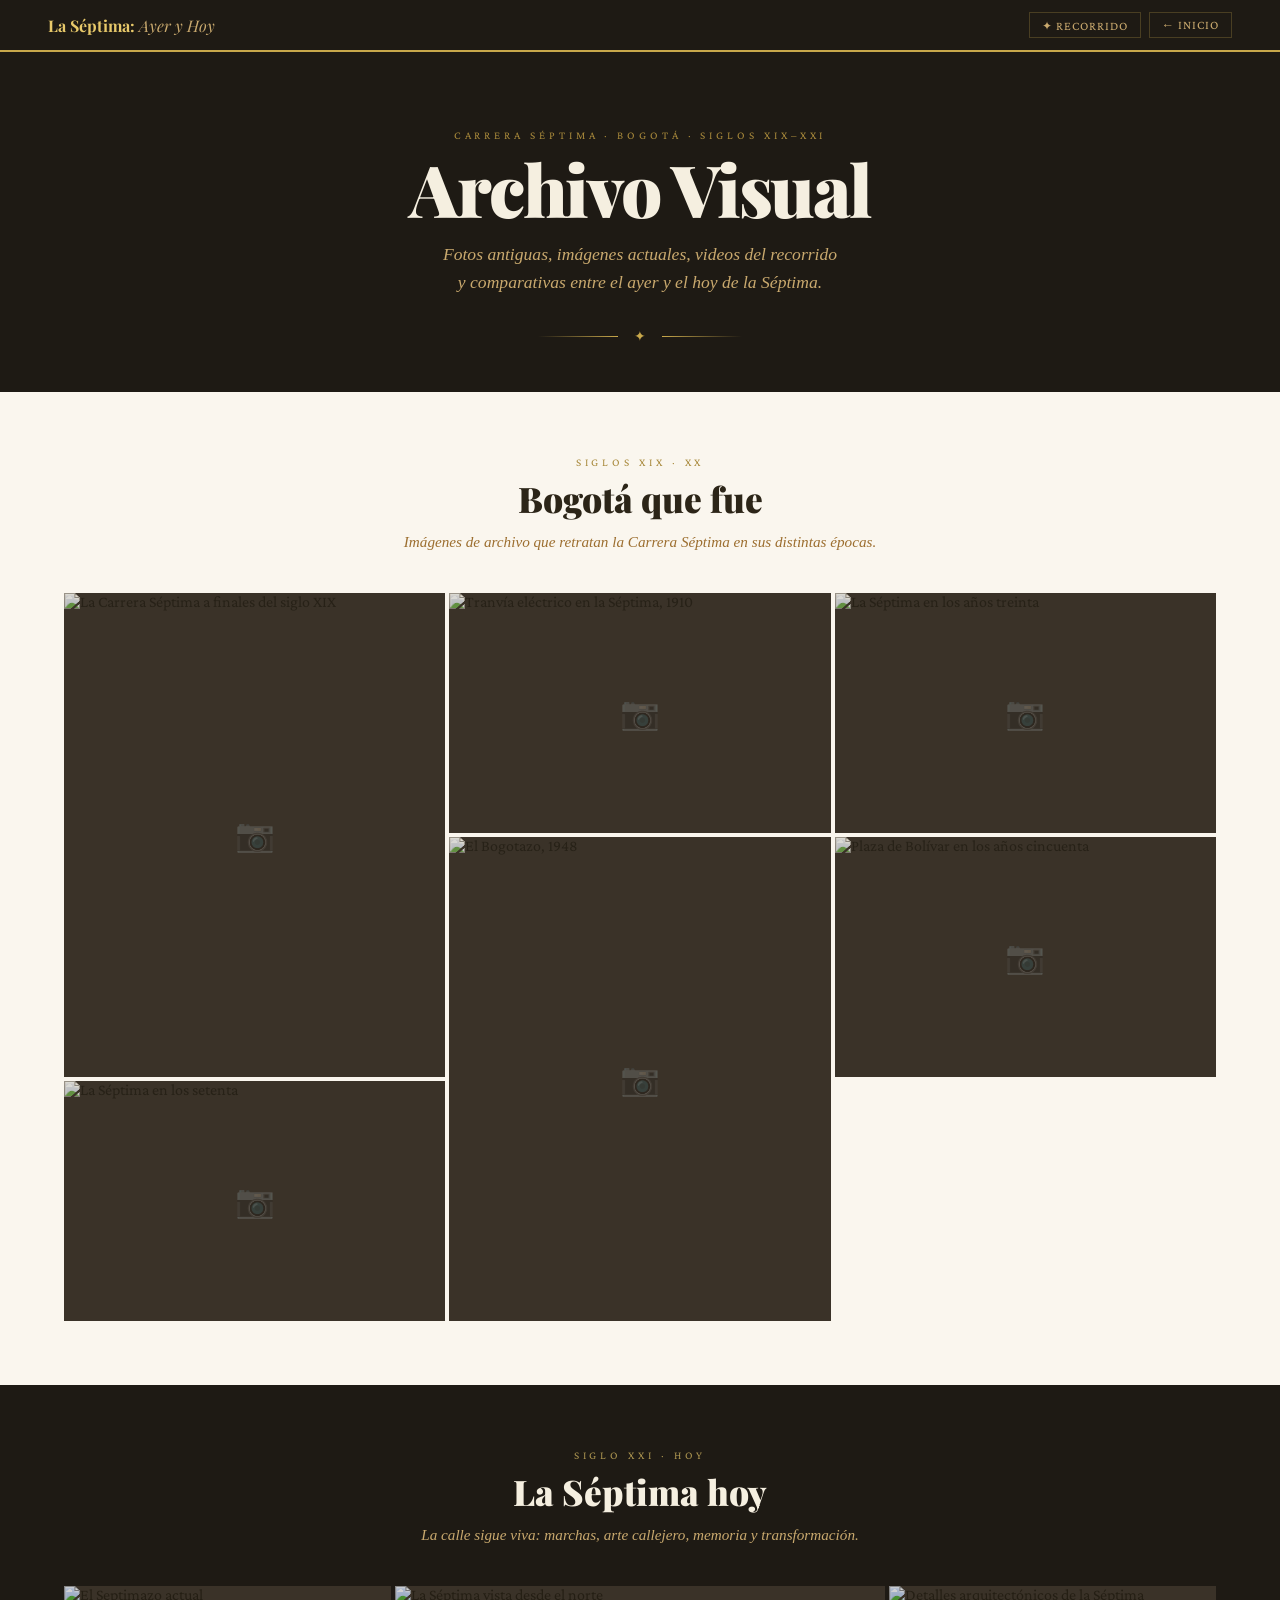
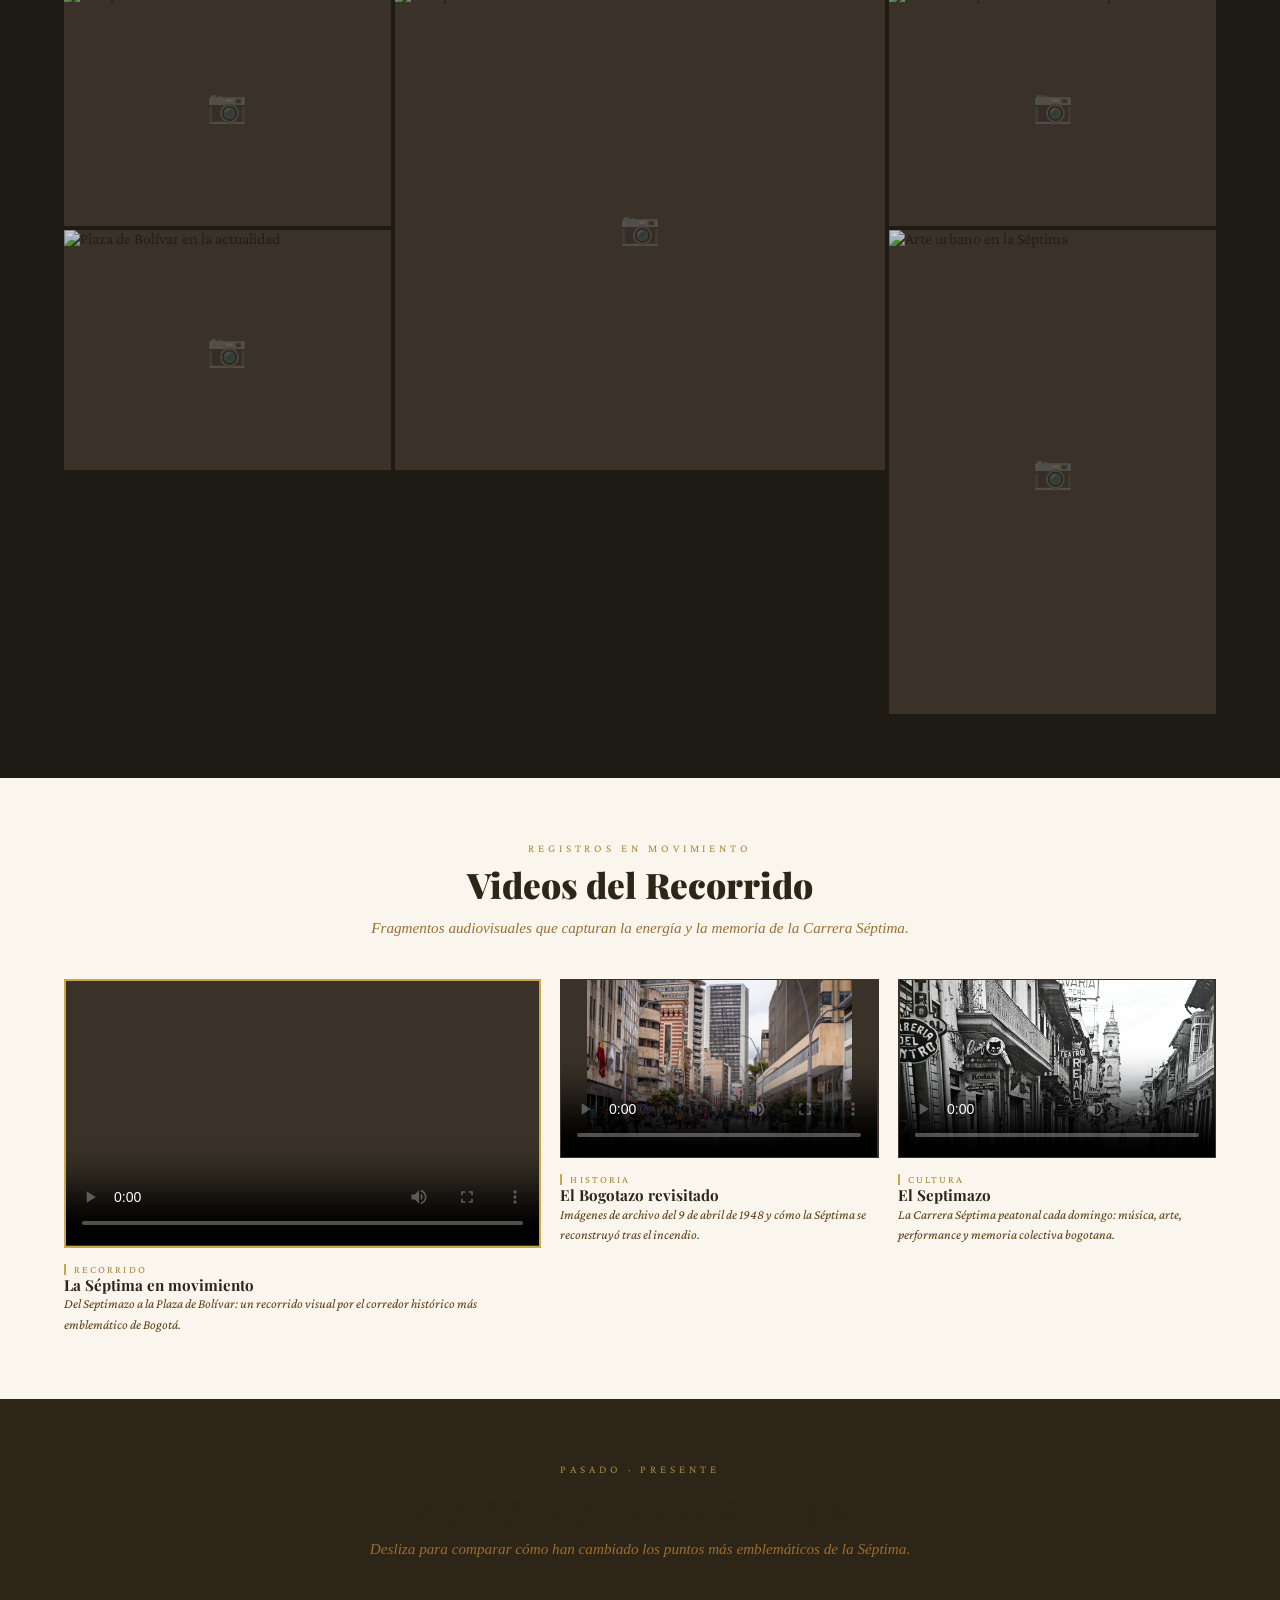
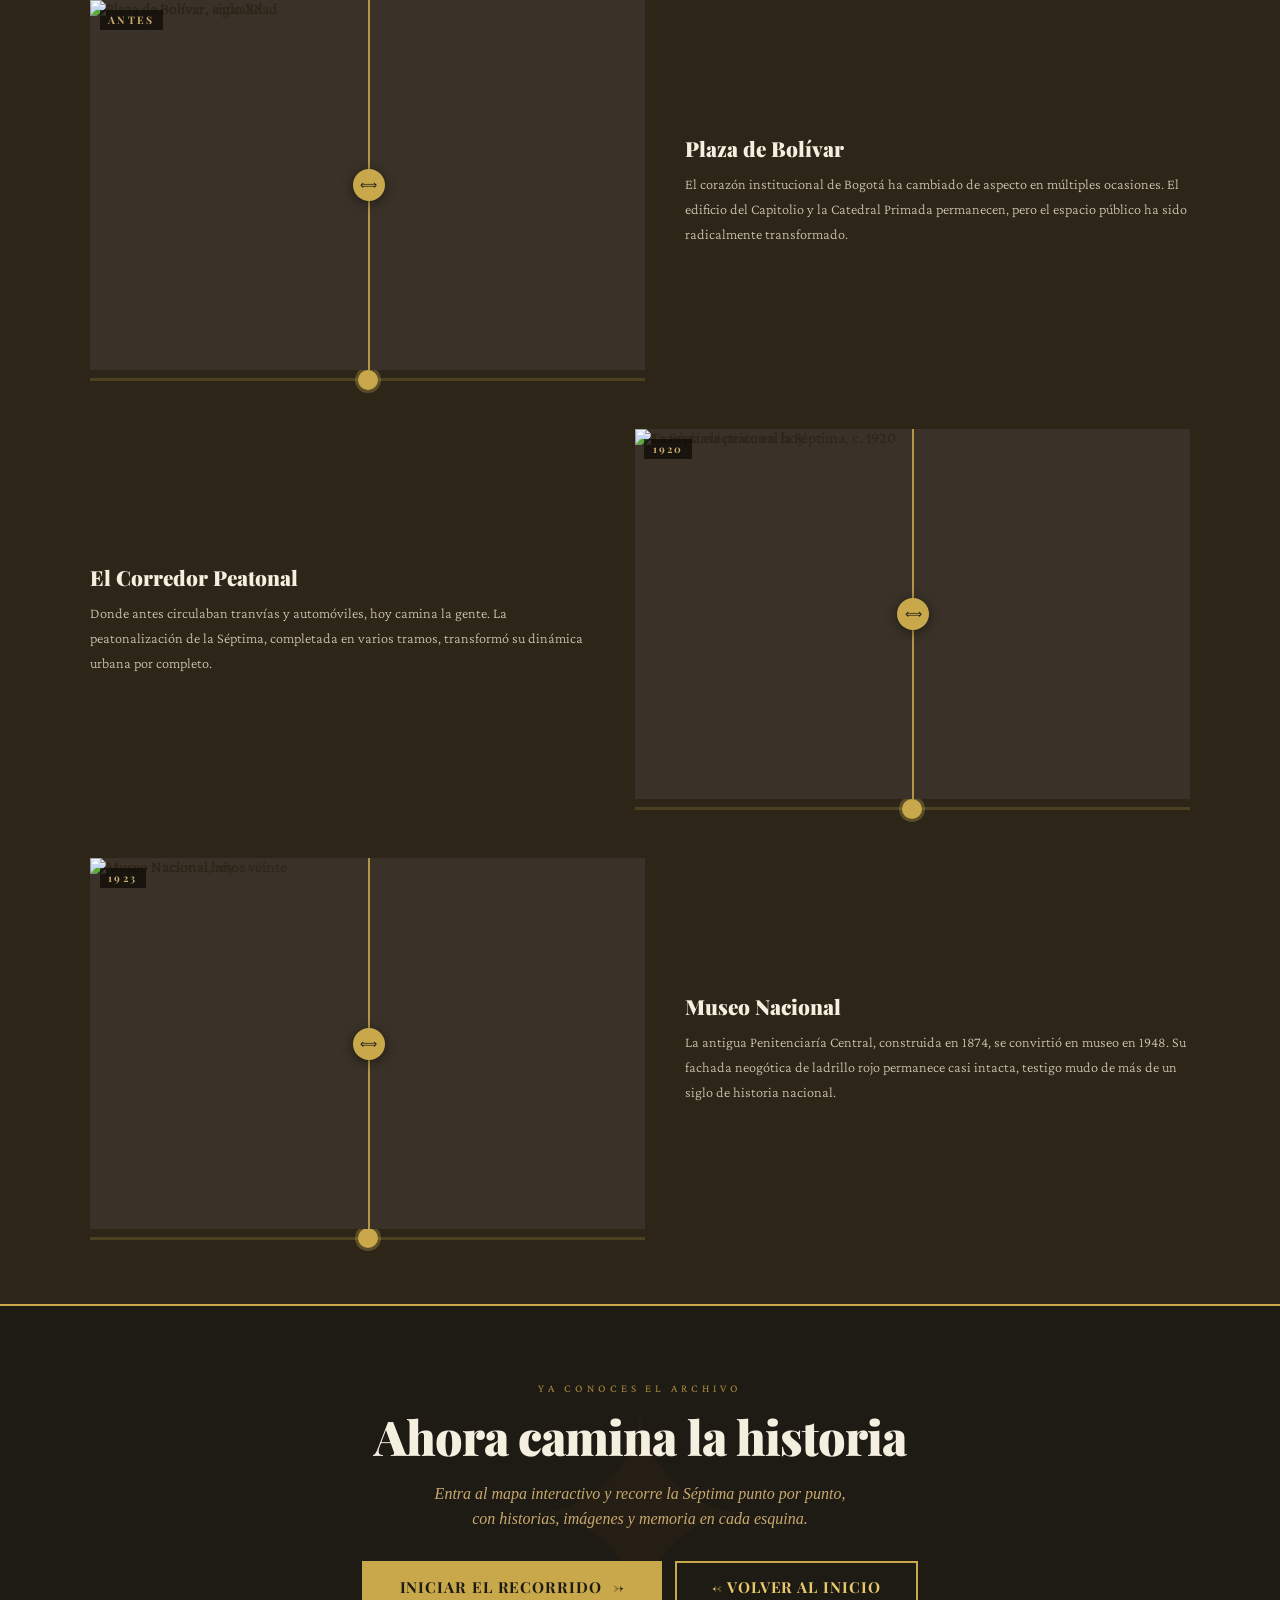
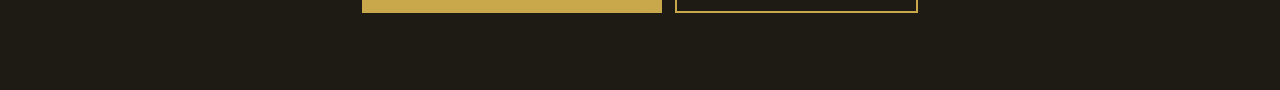
==== commit cd7b59fb: "dfdf" ====
--- a/galeria.html
+++ b/galeria.html
@@ -128,7 +128,7 @@
     <div class="galeria-grid galeria-grid--actuales">
       <!-- INSTRUCCIÓN: reemplaza los src con tus imágenes actuales reales -->
       <figure class="gg-item gg-item--oscuro">
-        <img src="img/septima_1.jpg" alt="El Septimazo actual" loading="lazy"
+        <img src="img/galeria_act_1.jpg" alt="El Septimazo actual" loading="lazy"
              onerror="this.closest('figure').classList.add('gg-sin-imagen')" />
         <figcaption>
           <span class="gg-año gg-año--claro">Hoy</span>
@@ -137,7 +137,7 @@
       </figure>
 
       <figure class="gg-item gg-item--oscuro gg-grande">
-        <img src="img/septima_2.jpg" alt="La Séptima vista desde el norte" loading="lazy"
+        <img src="img/galeria_act_2.jpg" alt="La Séptima vista desde el norte" loading="lazy"
              onerror="this.closest('figure').classList.add('gg-sin-imagen')" />
         <figcaption>
           <span class="gg-año gg-año--claro">2024</span>
@@ -146,7 +146,7 @@
       </figure>
 
       <figure class="gg-item gg-item--oscuro">
-        <img src="img/septima_3.jpg" alt="Detalles arquitectónicos de la Séptima" loading="lazy"
+        <img src="img/galeria_act_3.jpg" alt="Detalles arquitectónicos de la Séptima" loading="lazy"
              onerror="this.closest('figure').classList.add('gg-sin-imagen')" />
         <figcaption>
           <span class="gg-año gg-año--claro">2024</span>
@@ -155,7 +155,7 @@
       </figure>
 
       <figure class="gg-item gg-item--oscuro">
-        <img src="img/septima_4.jpg" alt="Plaza de Bolívar en la actualidad" loading="lazy"
+        <img src="img/galeria_act_4.jpg" alt="Plaza de Bolívar en la actualidad" loading="lazy"
              onerror="this.closest('figure').classList.add('gg-sin-imagen')" />
         <figcaption>
           <span class="gg-año gg-año--claro">2024</span>
@@ -164,7 +164,7 @@
       </figure>
 
       <figure class="gg-item gg-item--oscuro gg-tall">
-        <img src="img/septima_5.jpg" alt="Arte urbano en la Séptima" loading="lazy"
+        <img src="img/galeria_act_5.jpg" alt="Arte urbano en la Séptima" loading="lazy"
              onerror="this.closest('figure').classList.add('gg-sin-imagen')" />
         <figcaption>
           <span class="gg-año gg-año--claro">2024</span>
--- a/style.css
+++ b/style.css
@@ -1883,3 +1883,122 @@
   .pl-volume-slider { width: 50px; }
   .punto-modal-body { grid-template-columns: 1fr; }
 }
+
+/* ================================================================
+   PM-GALERIA — 2 imágenes apiladas verticalmente, sin recorte
+   (Reemplaza los layouts anteriores pm-layout-*)
+   ================================================================ */
+.pm-galeria {
+  display: flex;
+  flex-direction: column;
+  gap: 4px;
+  width: 100%;
+}
+
+/* Cada slot ocupa la misma altura — imagen se ajusta sin recortarse */
+.pm-slot {
+  width: 100%;
+  aspect-ratio: 4 / 3;
+  background: #0d0a05;
+  display: flex;
+  align-items: center;
+  justify-content: center;
+  overflow: hidden;
+  border: 1px solid rgba(200,168,75,0.12);
+  position: relative;
+}
+
+.pm-img {
+  width: 100%;
+  height: 100%;
+  object-fit: contain;   /* sin recorte — la imagen cabe completa */
+  display: block;
+  transition: opacity 0.3s ease, transform 0.4s ease;
+  background: #0d0a05;
+}
+.pm-img:hover {
+  transform: scale(1.015);
+  opacity: 0.95;
+}
+
+/* Slot vacío — placeholder decorativo */
+.pm-slot--vacio {
+  flex-direction: column;
+  gap: 0.6rem;
+  text-align: center;
+}
+
+/* Fondo con textura sutil para los placeholders */
+.pm-slot--vacio:nth-child(odd) {
+  background: linear-gradient(145deg, #0e0b06 0%, #1a1508 100%);
+}
+.pm-slot--vacio:nth-child(even) {
+  background: #0a0804;
+}
+
+/* Borde punteado sutil en los placeholder */
+.pm-slot--vacio::after {
+  content: '';
+  position: absolute;
+  inset: 8px;
+  border: 1px dashed rgba(200,168,75,0.15);
+  pointer-events: none;
+}
+
+/* Elementos de los placeholders */
+.ph-ornamento {
+  color: rgba(200,168,75,0.45);
+  font-size: 1.1rem;
+  letter-spacing: 0.3em;
+  display: block;
+}
+.ph-ornamento--sm {
+  font-size: 0.7rem;
+  letter-spacing: 0.5em;
+}
+.ph-ornamento--grande {
+  font-family: var(--font-display);
+  font-size: 2.2rem;
+  font-weight: 900;
+  color: rgba(200,168,75,0.14);
+  letter-spacing: 0.12em;
+  line-height: 1;
+}
+.ph-numero {
+  font-family: var(--font-display);
+  font-weight: 900;
+  font-size: 3rem;
+  color: rgba(200,168,75,0.08);
+  line-height: 1;
+  position: absolute;
+  top: 50%;
+  left: 50%;
+  transform: translate(-50%,-60%);
+  pointer-events: none;
+  user-select: none;
+}
+.ph-texto {
+  font-family: var(--font-accent);
+  font-style: italic;
+  font-size: 0.78rem;
+  line-height: 1.5;
+  color: rgba(200,168,75,0.38);
+  letter-spacing: 0.04em;
+  position: relative;
+  z-index: 2;
+  margin-top: 0.5rem;
+}
+.ph-cita {
+  font-family: var(--font-accent);
+  font-style: italic;
+  font-size: 0.82rem;
+  line-height: 1.6;
+  color: rgba(200,168,75,0.42);
+  letter-spacing: 0.04em;
+  text-align: center;
+}
+.ph-cita::before { content: '"'; }
+.ph-cita::after  { content: '"'; }
+.ph-icon {
+  color: rgba(200,168,75,0.3);
+}
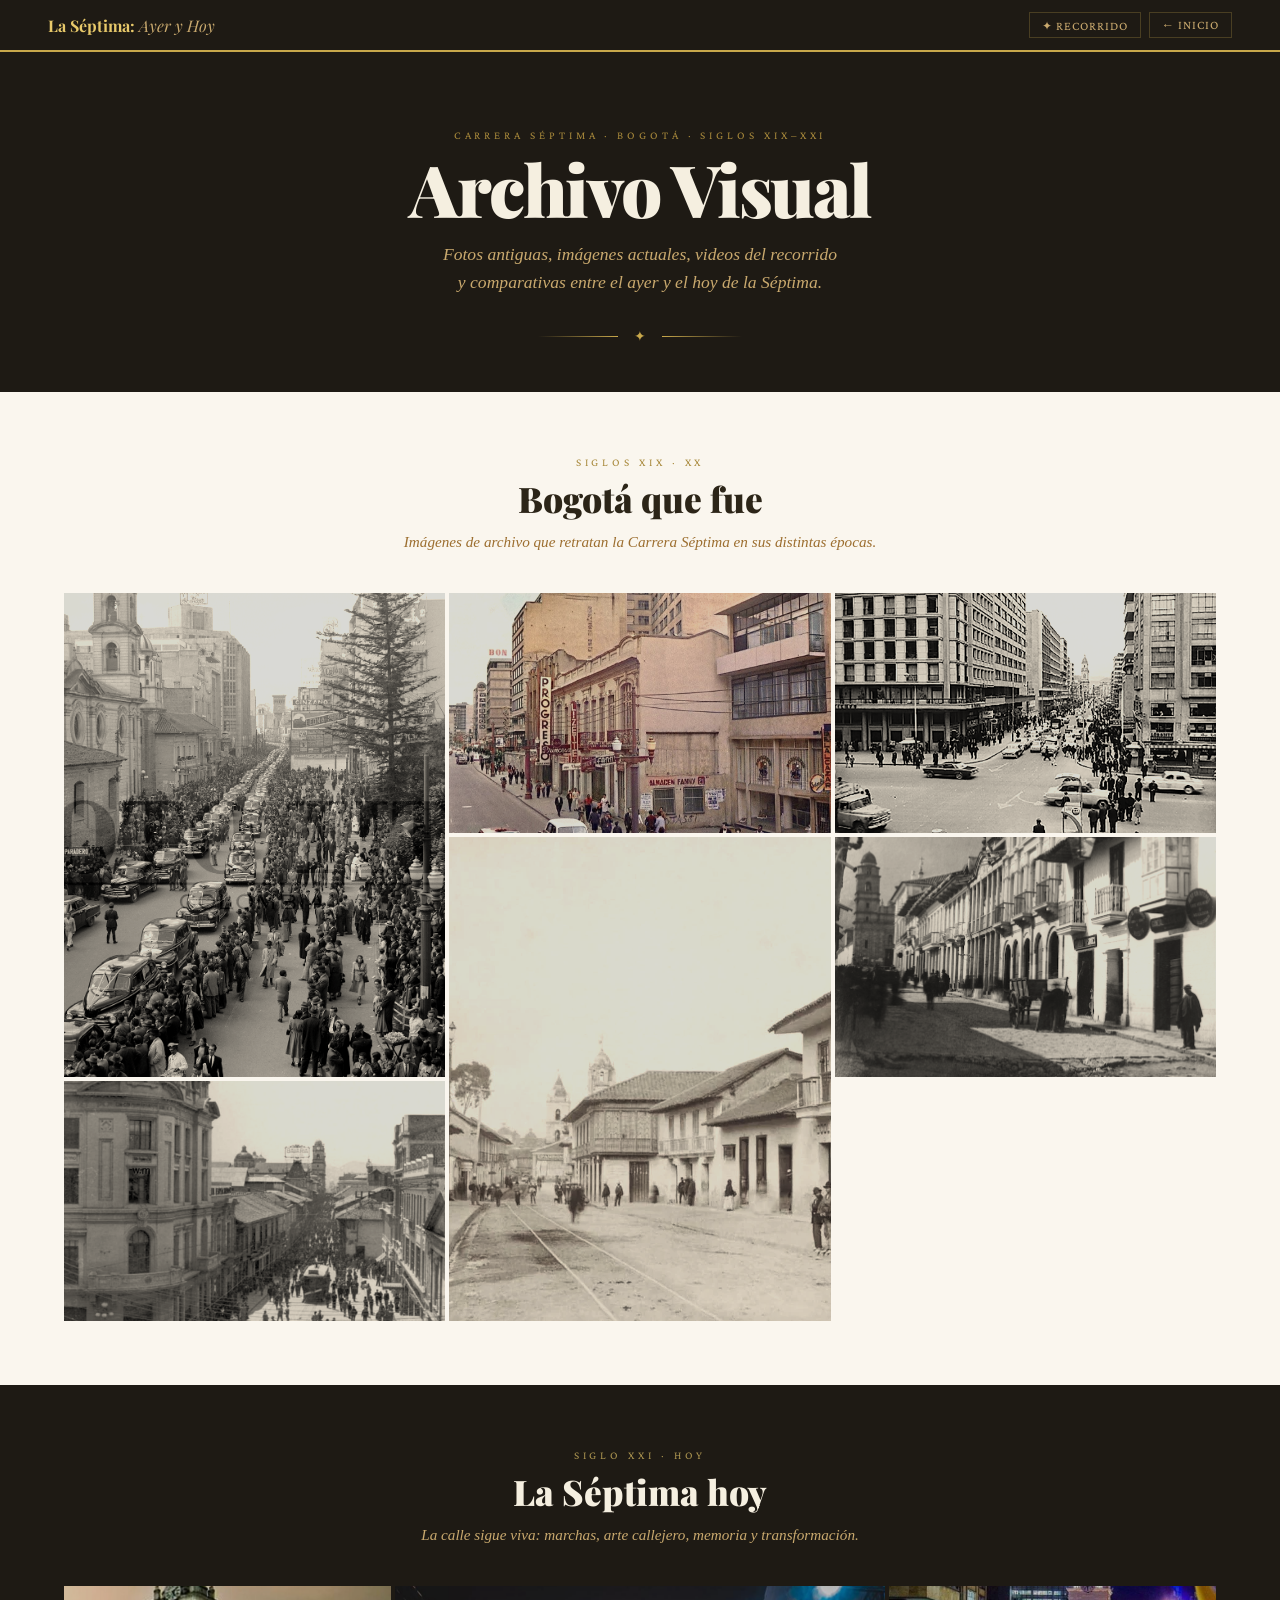
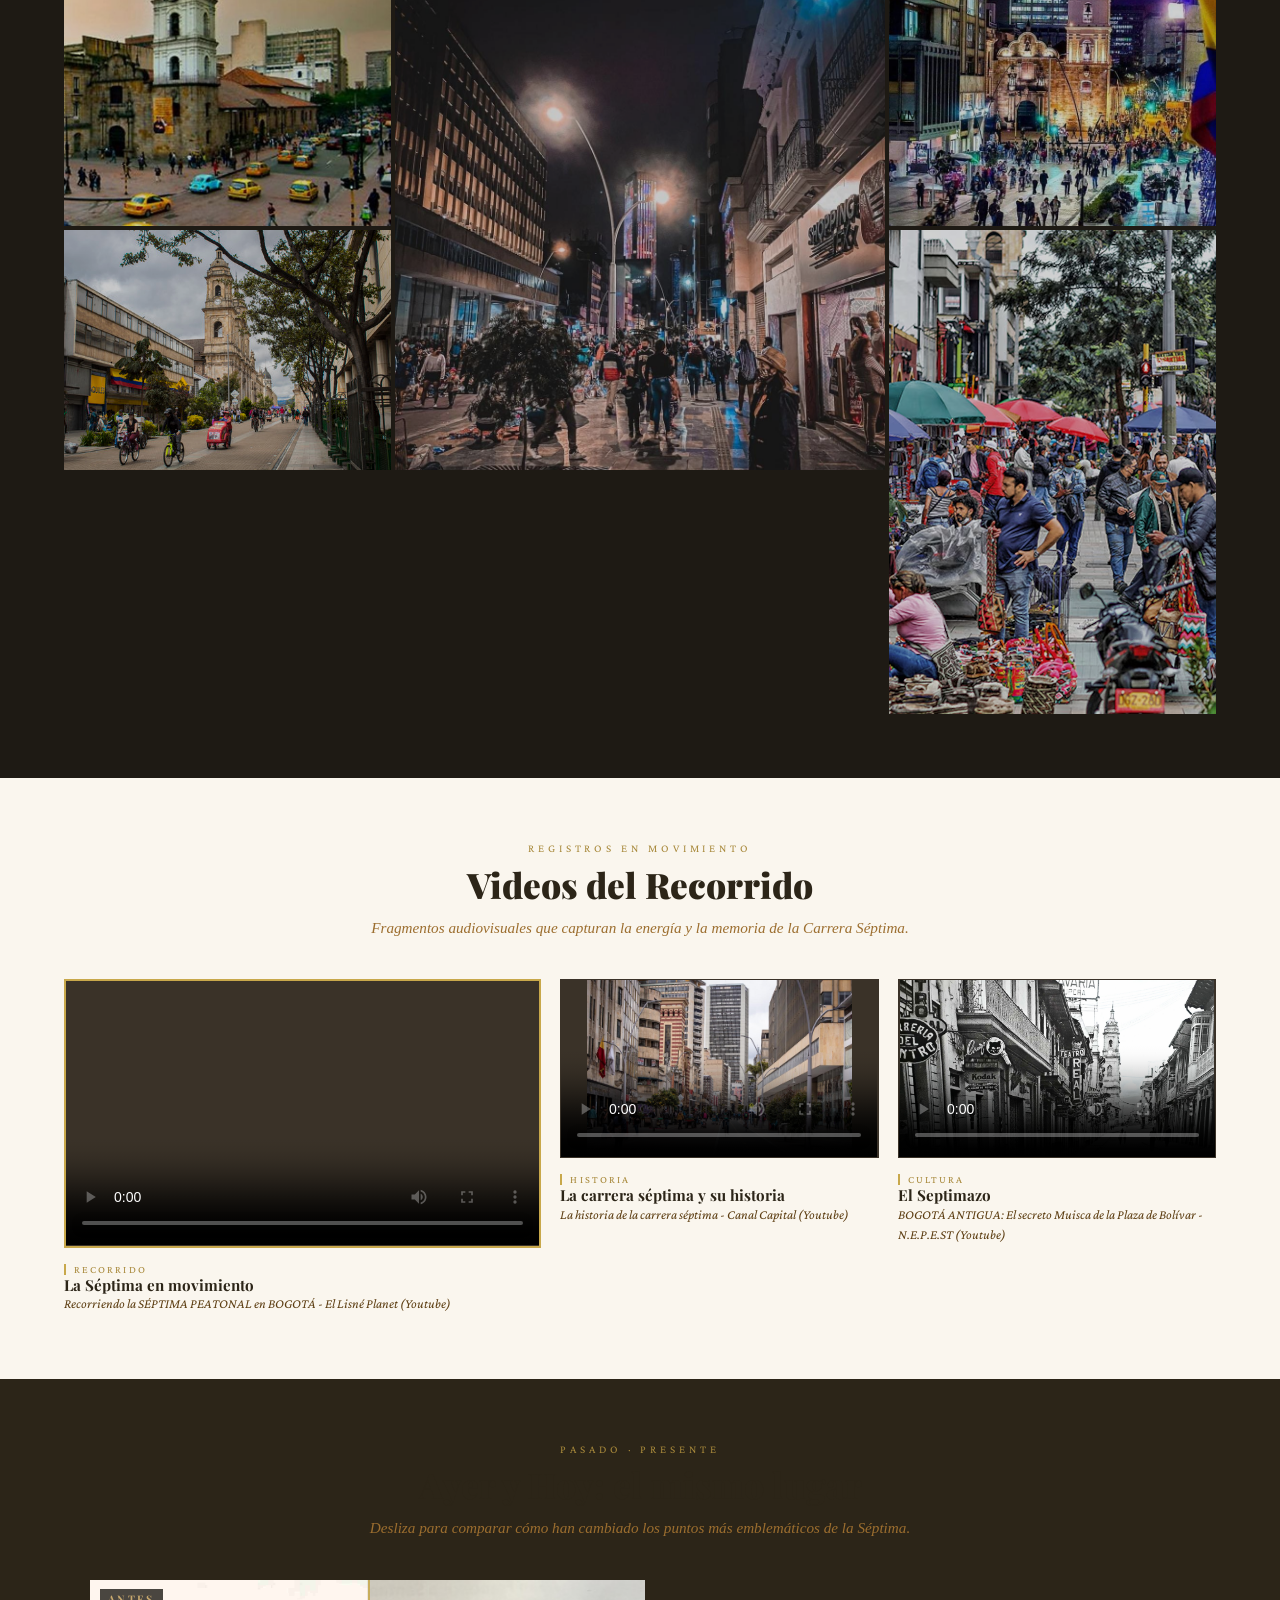
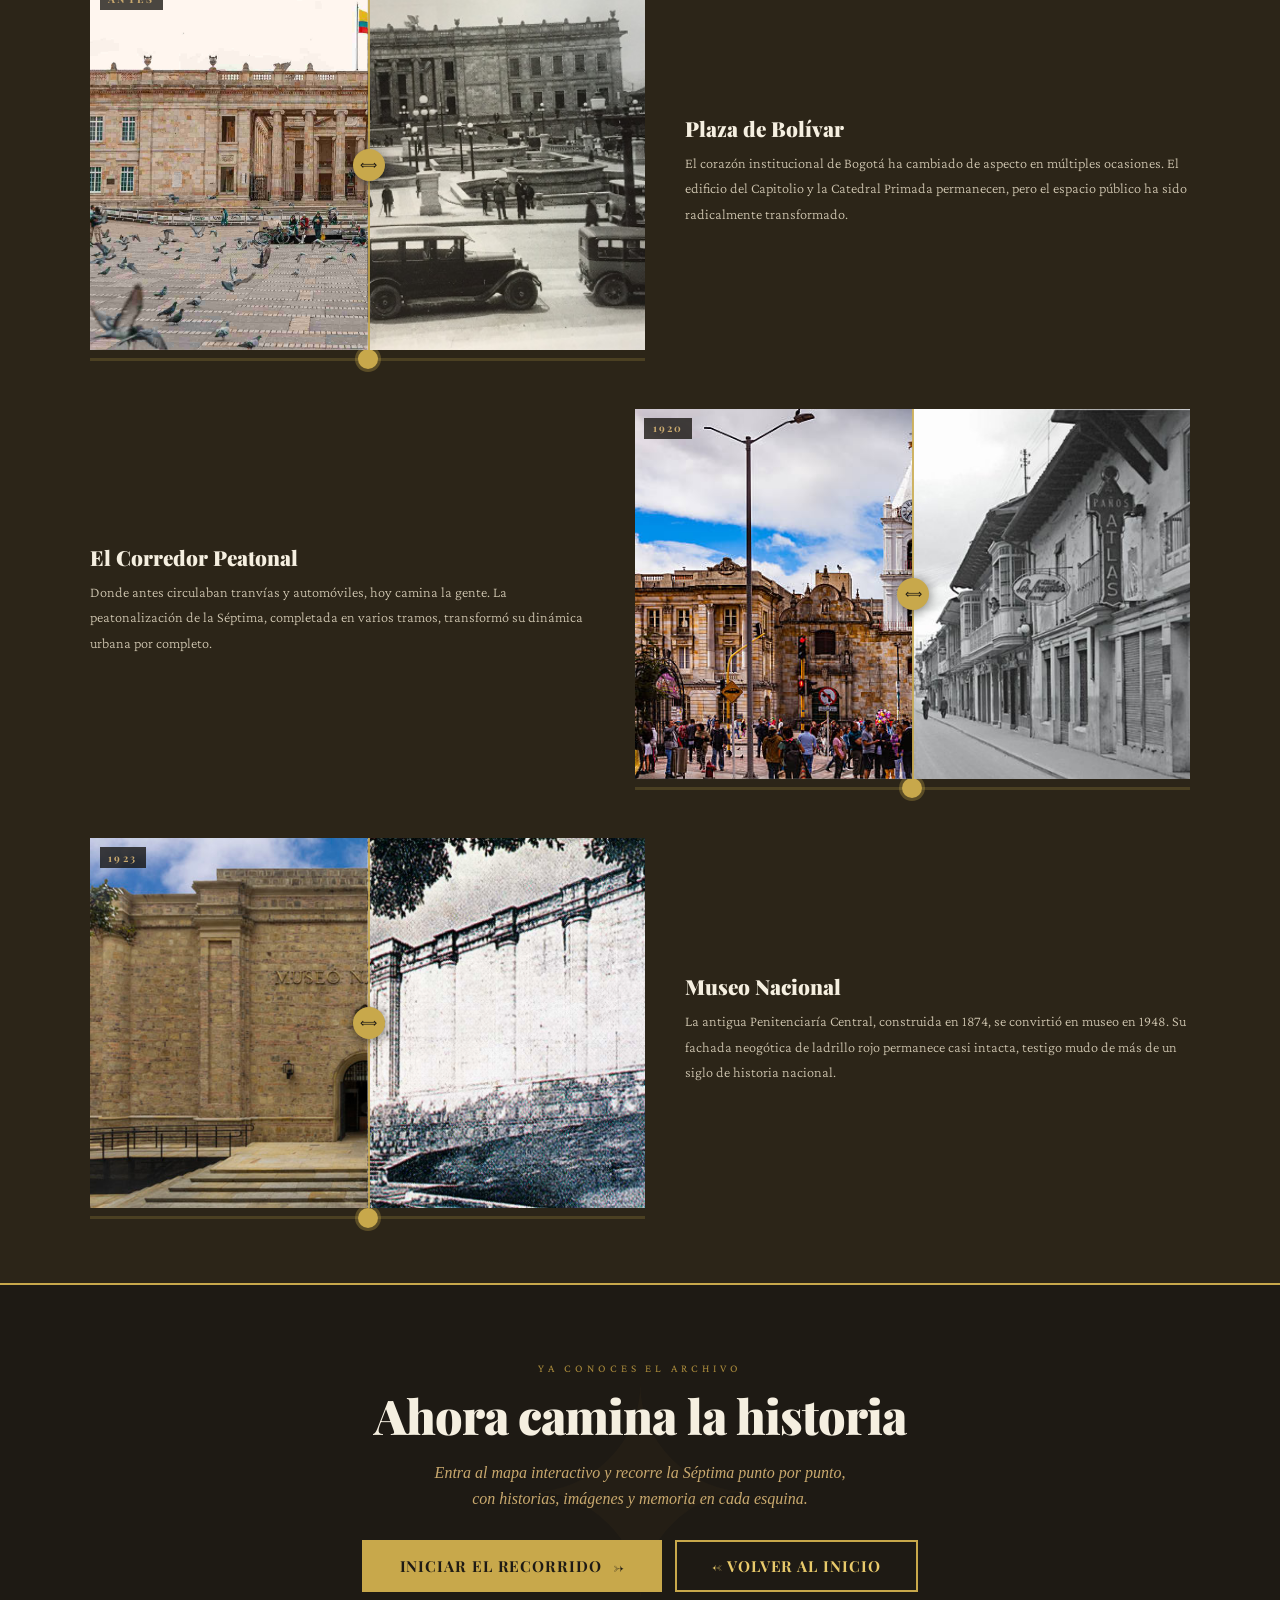
==== commit fd455c1b: "final" ====
--- a/galeria.html
+++ b/galeria.html
@@ -199,7 +199,7 @@
         <div class="video-info">
           <span class="vi-tag">Recorrido</span>
           <h3 class="vi-titulo">La Séptima en movimiento</h3>
-          <p class="vi-desc">Del Septimazo a la Plaza de Bolívar: un recorrido visual por el corredor histórico más emblemático de Bogotá.</p>
+          <p class="vi-desc">Recorriendo la SÉPTIMA PEATONAL en BOGOTÁ - El Lisné Planet (Youtube)</p>
         </div>
       </div>
 
@@ -214,8 +214,8 @@
         </div>
         <div class="video-info">
           <span class="vi-tag">Historia</span>
-          <h3 class="vi-titulo">El Bogotazo revisitado</h3>
-          <p class="vi-desc">Imágenes de archivo del 9 de abril de 1948 y cómo la Séptima se reconstruyó tras el incendio.</p>
+          <h3 class="vi-titulo">La carrera séptima y su historia</h3>
+          <p class="vi-desc">La historia de la carrera séptima - Canal Capital (Youtube) </p>
         </div>
       </div>
 
@@ -231,7 +231,7 @@
         <div class="video-info">
           <span class="vi-tag">Cultura</span>
           <h3 class="vi-titulo">El Septimazo</h3>
-          <p class="vi-desc">La Carrera Séptima peatonal cada domingo: música, arte, performance y memoria colectiva bogotana.</p>
+          <p class="vi-desc">BOGOTÁ ANTIGUA: El secreto Muisca de la Plaza de Bolívar - N.E.P.E.ST (Youtube)</p>
         </div>
       </div>
     </div>
--- a/style.css
+++ b/style.css
@@ -2002,3 +2002,146 @@
 .ph-icon {
   color: rgba(200,168,75,0.3);
 }
+
+/* ================================================================
+   PUNTO 1 — PIN ESPECIAL: "INICIO"
+   Panel lateral destacado + InfoWindow "Comienza aquí"
+   ================================================================ */
+
+/* Panel — ítem de inicio */
+.panel-item--inicio {
+  background: linear-gradient(to right, rgba(200,168,75,0.12), transparent) !important;
+  border-left: 3px solid var(--gold) !important;
+}
+.panel-item--inicio:hover {
+  background: linear-gradient(to right, rgba(200,168,75,0.2), transparent) !important;
+}
+.panel-item-num--inicio {
+  background: var(--gold) !important;
+  color: var(--charcoal) !important;
+  font-size: 0.9rem !important;
+  width: 30px !important;
+  height: 30px !important;
+  display: flex;
+  align-items: center;
+  justify-content: center;
+}
+.panel-inicio-badge {
+  display: inline-block;
+  margin-top: 0.25rem;
+  font-size: 0.6rem;
+  letter-spacing: 0.18em;
+  text-transform: uppercase;
+  color: var(--gold-light);
+  font-style: normal;
+}
+
+/* InfoWindow "Comienza aquí" — quitar chrome de Google */
+.gm-style .gm-style-iw-c {
+  padding: 0 !important;
+  background: transparent !important;
+  box-shadow: none !important;
+  border-radius: 2px !important;
+}
+.gm-style .gm-style-iw-d {
+  overflow: hidden !important;
+}
+.gm-style .gm-ui-hover-effect { display: none !important; }
+.gm-style .gm-style-iw-tc      { display: none !important; }
+
+.mapa-inicio-label {
+  background: var(--gold);
+  color: var(--charcoal);
+  font-family: 'Playfair Display', Georgia, serif;
+  font-weight: 900;
+  font-size: 0.75rem;
+  letter-spacing: 0.1em;
+  text-transform: uppercase;
+  padding: 0.28rem 0.75rem 0.3rem;
+  white-space: nowrap;
+  display: flex;
+  align-items: center;
+  gap: 0.35rem;
+  box-shadow: 0 2px 12px rgba(0,0,0,0.55);
+}
+.mil-arrow {
+  font-size: 0.6rem;
+  animation: milBounce 1.1s ease infinite;
+}
+@keyframes milBounce {
+  0%, 100% { transform: translateY(0); }
+  50%       { transform: translateY(4px); }
+}
+
+/* ================================================================
+   HINT STREET VIEW — caja flotante orientativa
+   ================================================================ */
+#sv-hint {
+  position: absolute;
+  top: 50%;
+  right: 58px;            /* junto a los controles del pegman */
+  transform: translateY(-50%);
+  z-index: 600;
+  pointer-events: all;
+  animation: svhIn 0.45s cubic-bezier(0.34,1.56,0.64,1) forwards;
+}
+@keyframes svhIn {
+  from { opacity: 0; transform: translateY(-50%) translateX(18px); }
+  to   { opacity: 1; transform: translateY(-50%) translateX(0); }
+}
+
+.svh-inner {
+  display: flex;
+  align-items: center;
+  gap: 0.7rem;
+  background: rgba(10,8,4,0.93);
+  border: 1px solid rgba(200,168,75,0.35);
+  border-left: 3px solid var(--gold);
+  padding: 0.75rem 1rem;
+  backdrop-filter: blur(8px);
+  box-shadow: 0 4px 22px rgba(0,0,0,0.65);
+  max-width: 240px;
+}
+.svh-icon { color: var(--gold); flex-shrink: 0; opacity: 0.85; }
+.svh-texto {
+  display: flex;
+  flex-direction: column;
+  gap: 0.15rem;
+}
+.svh-texto strong {
+  font-family: var(--font-display);
+  font-size: 0.8rem;
+  font-weight: 700;
+  color: var(--cream);
+  line-height: 1.2;
+}
+.svh-texto span {
+  font-size: 0.7rem;
+  color: var(--sepia-light);
+  font-style: italic;
+  line-height: 1.35;
+}
+.svh-flecha {
+  color: var(--gold-dim);
+  font-size: 1rem;
+  flex-shrink: 0;
+  animation: svhArrow 1.3s ease infinite;
+}
+@keyframes svhArrow {
+  0%, 100% { transform: translateX(0);   opacity: 0.45; }
+  50%       { transform: translateX(5px); opacity: 1; }
+}
+.svh-cerrar {
+  display: block;
+  width: 100%;
+  text-align: right;
+  font-size: 0.62rem;
+  color: var(--sepia);
+  background: none;
+  border: none;
+  cursor: pointer;
+  padding: 0.12rem 0.25rem 0;
+  letter-spacing: 0.08em;
+  transition: color 0.2s;
+}
+.svh-cerrar:hover { color: var(--gold-light); }
